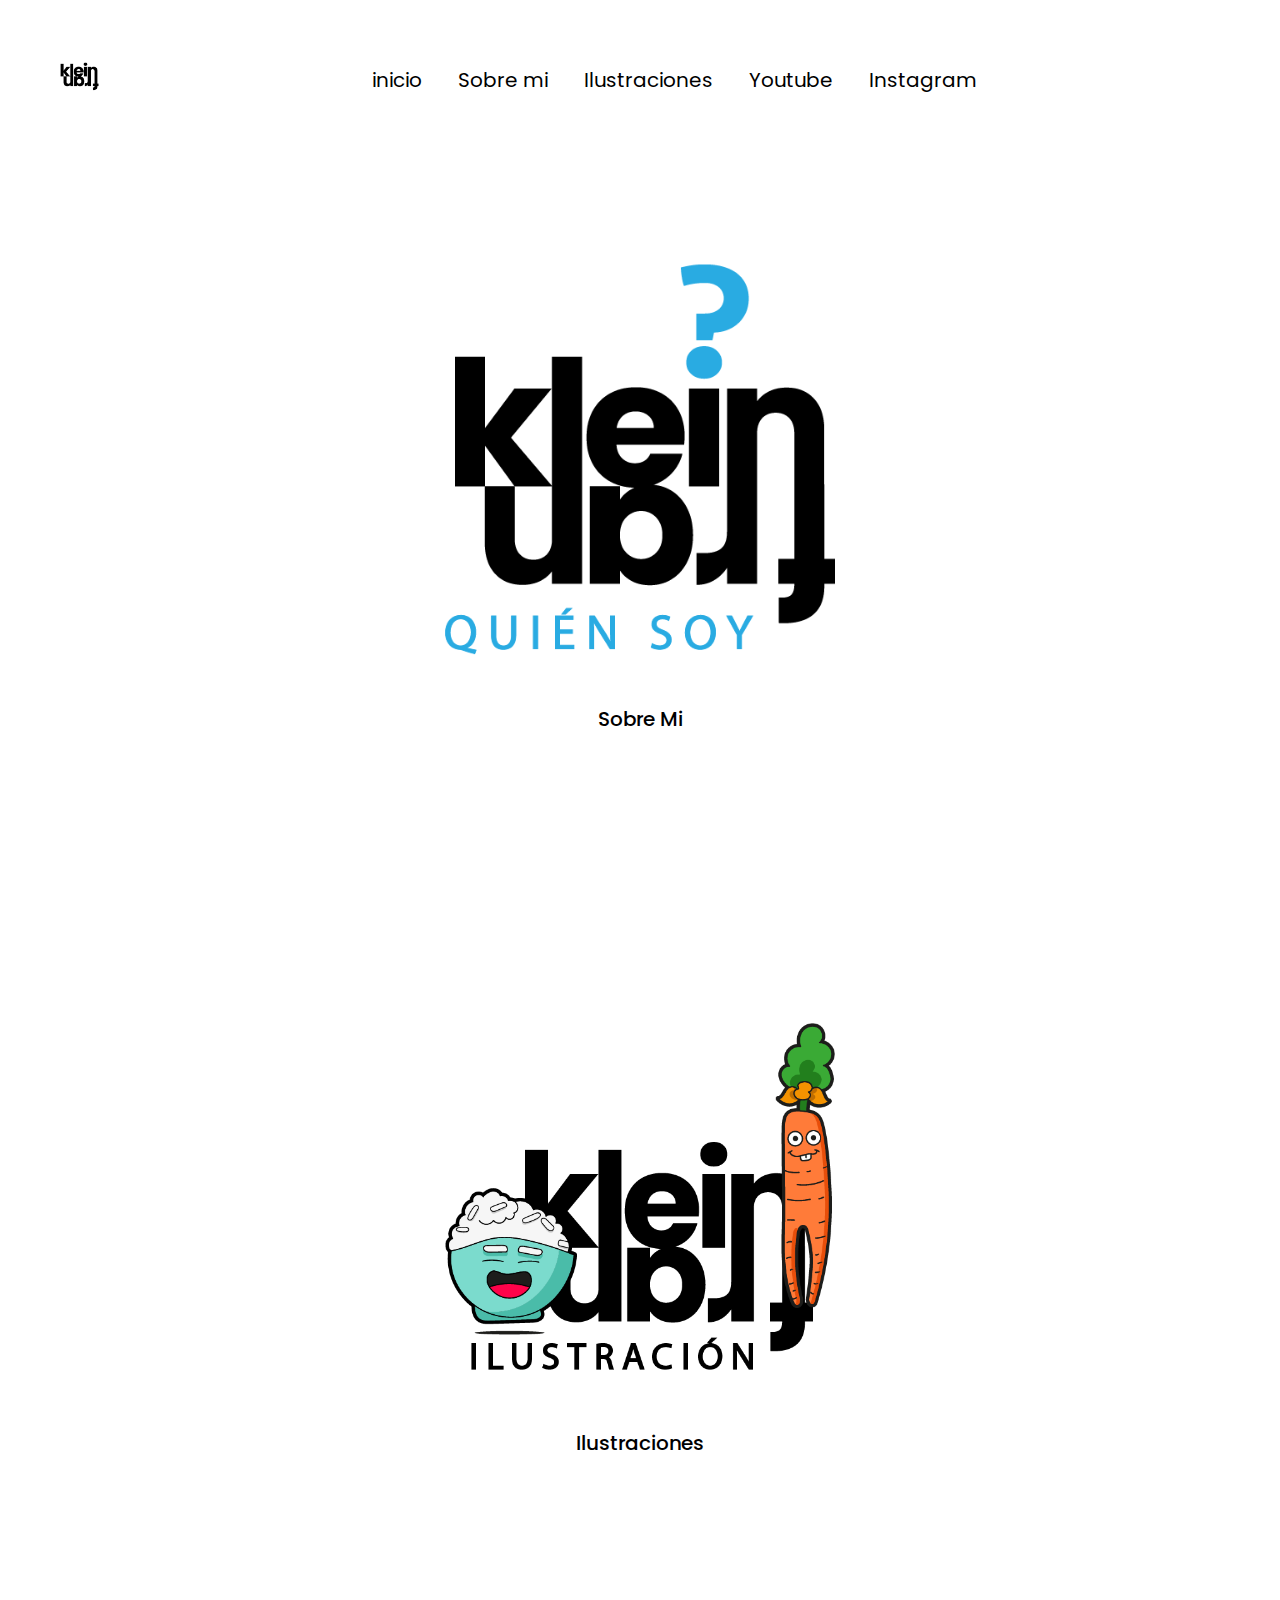
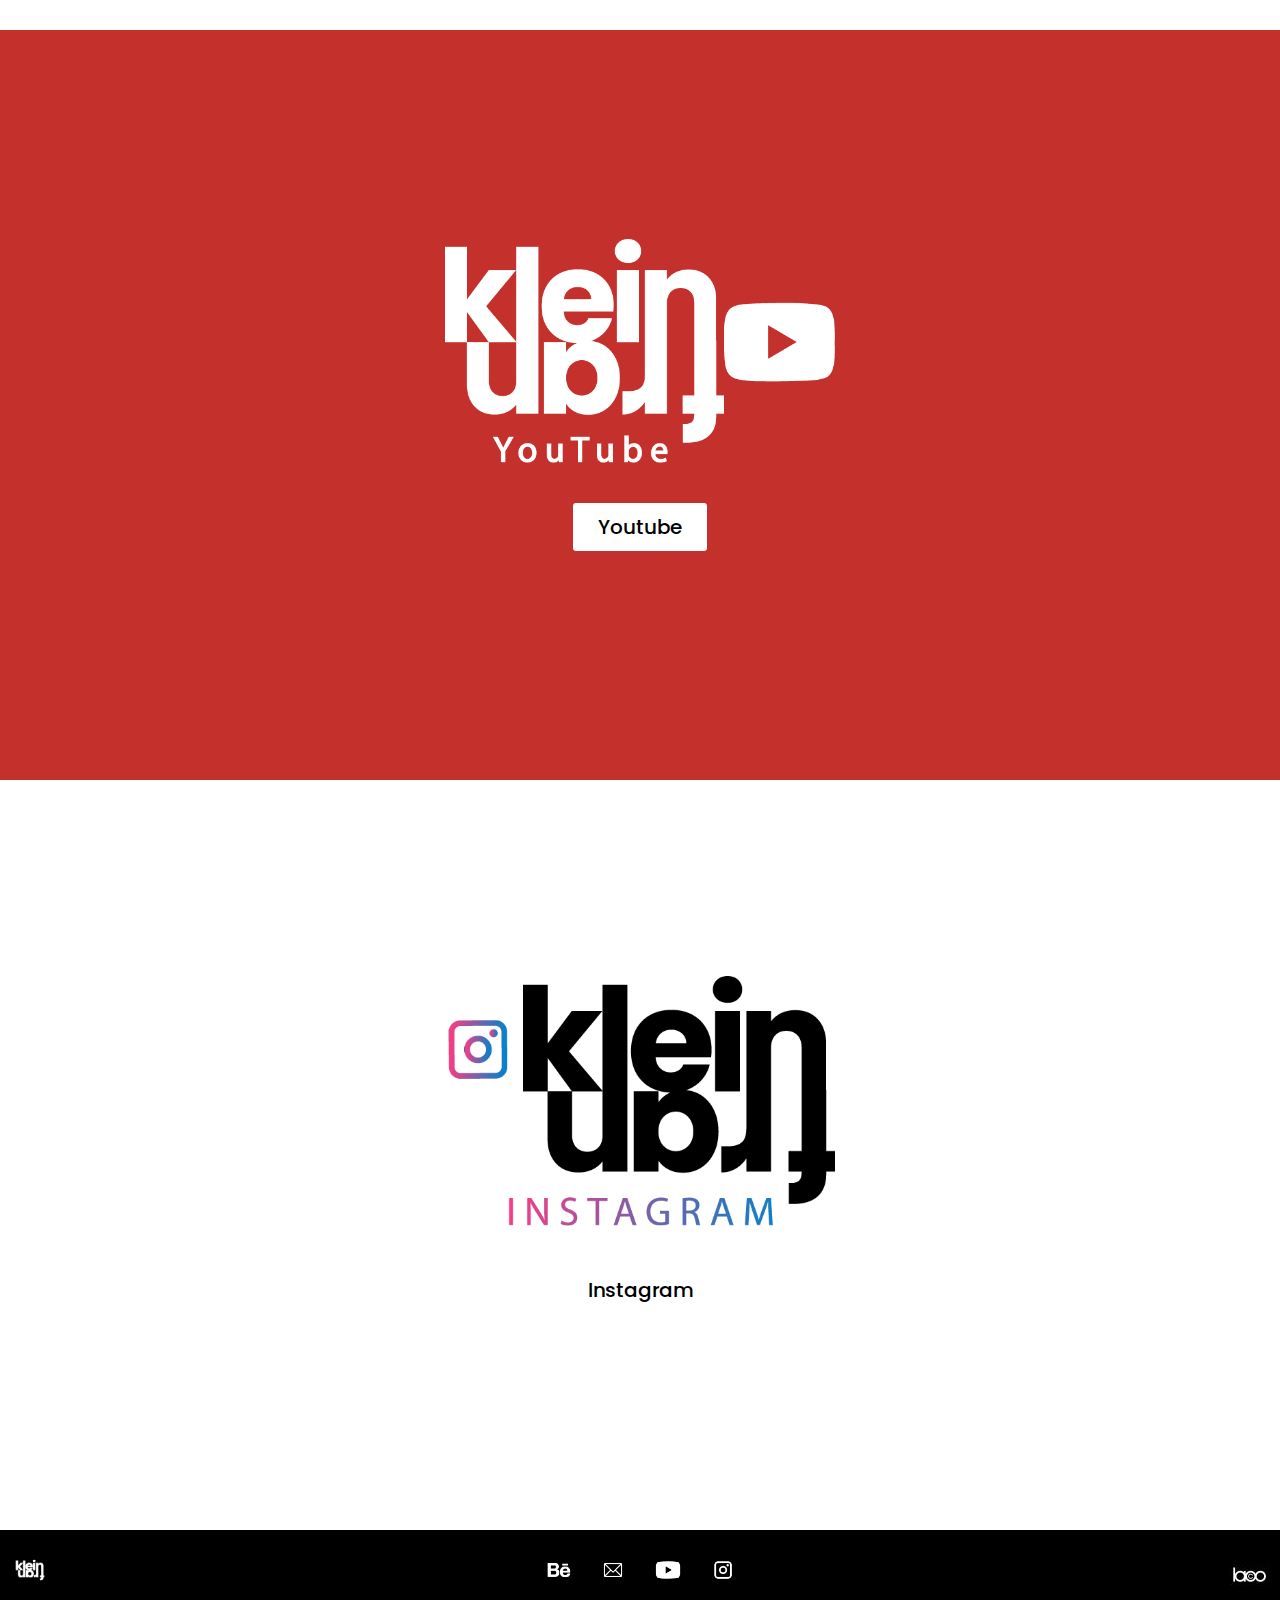
==== index.html @ b87511c5 "Versión inicial de mi proyecto" ====
<!DOCTYPE html> <!-- versión del documento de HTML5-->
<html lang="en">
<!-- inicio del documento (html)-->

<head>
    <!-- es la partee privada del documento-->
    <!-- Meta se le llama a todos los parámetros que le pasamos a la pagina-->
    <meta charset="UTF-8">
    <meta http-equiv="X-UA-Compatible" content="IE=edge">
    <meta name="viewport" content="width=device-width, initial-scale=1.0">
    <title>KleinFran</title> <!-- Es el nombre de la pestaña del navegador-->
    <link rel="icon" href="./img/logopage.PNG"> <!-- Agrego un icono en la pestaña-->
    <!--Linkeo la pagina de CSS para aplicar los estilos que voy definiendo-->
    <link rel="stylesheet" href="./css/styles.css">
    <!--link font-->
    <link rel="preconnect" href="https://fonts.googleapis.com">
    <link rel="preconnect" href="https://fonts.gstatic.com" crossorigin>
    <link href="https://fonts.googleapis.com/css2?family=Poppins:wght@200;700&display=swap" rel="stylesheet">

</head> <!-- Cierre de la parte privada-->

<body>
    <!--aca va todo lo visible de la página-->
    <header>
        <div>
            <a href="./index.html"> <img class="header-logo" src="./img/logopage.PNG" alt="Logo Fran"> </a>
        </div>
        <nav class="header-nav">
            <!--enmarco mi barra de navegación-->
            <ul class="header-nav-lista" id="menu">
                <li class="header-nav-link"><a href="./index.html">inicio</a></li>
                <li class="header-nav-link"><a href="./pages/sobremi.html">Sobre mi</a></li>
                <li class="header-nav-link"><a href="./pages/ilustraciones.html">Ilustraciones</a></li>
                <li class="header-nav-link"><a href="./pages/youtube.html">Youtube</a></li>
                <li class="header-nav-link"><a href="./pages/instagram.html">Instagram</a></li>
                <li class="header-nav-link header-nav-link-close"><a href="#"> <img class="header-img-close" src="./img/close-icon.png" alt="icono cierre"></a></li>
            </ul>
        </nav>
        <!-- Creo un divisor invisble-->
        <a href="#menu" class="header-menu">
            <img class="header-menu-logo" src="./img/menu.png"></img>
        </a>
    </header>
    <main>
        <!-- representa el contenido principal a mostrar-->
        <section class="seccion">
            <!--SOBRE MI-->
            <div class="seccion-div">
                <!--agrego imagen Logo-->
                <img class="seccion-logo" src="./img/1sobremi.png" alt="Logo sobre mi">
            </div>
            <div class="seccion-div">
                <div>
                <!--agrego boton de navegacion a la página-->
                <form method="get" action="./pages/sobremi.html">
                    <button class="seccion-boton" type="submit">Sobre Mi </button>
                </form>
            </div>

        </section>
        <section class="seccion">
            <!--ILUSTRACIONES-->
            <div class="seccion-div">
                <!--agrego imagen Logo-->
                <img class="seccion-logo" src="./img/3mascotas.png" alt="Logo ilustraciones">
            </div>
            <div class="seccion-div">
                <div>
                <!--agrego boton de navegacion a la página-->
                <form method="get" action="./pages/ilustraciones.html">
                    <button class="seccion-boton" type="submit">Ilustraciones</button>
                </form>
            </div>
        </section>
        <section class="seccion rojoyoutube">
            <!--YOUTUBE-->
            <div class="seccion-div">
                <!--agrego imagen Logo-->
                <img class="seccion-logo" src="./img/5youtube.png" alt="Logo Youtube">
            </div>
            <div class="seccion-div">
                <!--agrego boton de navegacion a la página-->
            <form method="get" action="./pages/youtube.html">
                <button class="seccion-boton" type="submit">Youtube</button>
            </form>
            <div>

        </section>
        <section class="seccion">
            <!--INSTAGRAM-->
            <div class="seccion-div">
                <!--agrego imagen Logo-->
                <img class="seccion-logo" src="./img/4instagram.png" alt="Logo Instagram">
            </div>
            <div class="seccion-div">
                <div>
                <!--agrego boton de navegacion a la página-->
                <form method="get" action="./pages/instagram.html">
                    <button class="seccion-boton" type="submit">Instagram</button>
                </form>
            </div>
        </section>
    </main>
    <footer class="footer">
        <div>
        <img class="footer-logofran" src="./img/kleinfran-footer.png" alt="Logo Fran">
        </div>
        <div>
            <ul class="footer-links">
                <li><a href="https://www.behance.net/kleinfran" target="blank">
                        <img src="./img/behance-logo.png" alt="logo behance">
                    </a></li>
                <li><a href="mailto:kleinfran@gmail.com" target="blank">
                        <img src="./img/correo-logo.png" alt="logo correo">
                    </a></li>
                <li><a href="https://www.youtube.com/c/FranKlein" target="blank">
                        <img src="./img/youtube-logo.png" alt="logo youtube" >
                    </a></li>
                <li><a href="https://www.instagram.com/kleinfrandraws/" target="blank">
                        <img src="./img/instagram-logo.png" alt="logo instagram" >
                    </a></li>
            </ul>
        </div>
        <div class="footer-firma">
            <a href="https://www.instagram.com/migue.laco/" target="blank"> <img class="footer-firma-imagen" src="./img/laco2.jpeg" alt="laco"></a>
        </div>
    </footer>
</body>

</html>
---- css/styles.css ----
@import url('https://fonts.googleapis.com/css2?family=Roboto:ital,wght@0,100;1,400;1,900&display=swap');
/*Aplico un formato a todos los hipervinculos dentro de una línea */
* {
    padding: 0;
    margin: 0;
    box-sizing: border-box; /* Modelo Caja */
    
}

body {
    font-family: 'Poppins';
    font-size: 20px;
    width: vw;
    height: vw;

}

main {
    width: 100%;
}

/*Aplico un formato a todo el contenido del header */
header {
    background-color: white;
    padding: 30px;
    margin-top: 30px;
    display: flex;
    flex-direction: row;
    justify-content: space-between;
    align-items: center;
    width: 100%;
}

.header-menu-logo {
    user-select: none; /*escondo mi item*/
    display: none;
}

.header-logo {
    cursor: pointer; /*cambia el puntero por una mano*/
    height: 30px;
    margin-top: 0px;
    margin-left: 30px;
}

.header-nav-lista {
    list-style: none; /*borro las viñetas*/
    display: flex;
    flex-direction: row;
    justify-content: center; /* Alineo los vinculos en el centro*/
    margin-left: 0px;
}

.header-nav-link {
    padding: 0px 10px ; 
    background-color: white;
    margin: 0px 2px;
    
} 
.header-nav-link a {
    padding: 0px 6px;
    font-family: 'Poppins', sans-serif;
    font-size: 20px;
    color: black;
    text-decoration: none; /*elimino el guion del vinculo*/
}

/*Inicio de una transicion, luego con :hover indico que atributo es el que cambia*/
.header-nav-link {
    transition: all 0.3s ease 0s;
    padding: 5px 10px;
}


/* Cambio el color de la letra y el fondo de la caja */
.header-nav-link a:hover {
    transition-duration: 0.5s;
    color: white;
    background-color: black;
    
}

.seccion {
    height: 750px;
    width: 100%;
    display: flex;
    flex-direction: column;
    justify-content: center;
    align-content: center;
    flex-wrap: nowrap;
    overflow: hidden;
    align-items: center;
    margin-bottom: 0px;
    
    
}


.seccion-logo {
    padding: 10px;
    width: 80%;
}

.seccion-boton {
    margin-top: 30px;
    margin-bottom: 30px;
    padding: 9px 25px;
    background-color: white;
    border-radius: 3px;
    cursor: pointer;
    transition: all 0,3s ease 0s;
    border: none;
    font-family: 'Poppins', sans-serif;
    font-weight: 500;
    font-size: 20px;
    }
.seccion-boton:hover {
    background-color: black;
    color: white;
    transition-duration: 1.3s;
}

.seccion-div {
    display: flex;
    flex-direction: column;
    align-items: center;
    width: 40%;
    
        
}


h1 {
    font-family: 'Poppins';
    font-size: 40px;
}

.rojoyoutube {
    background-color: #c4302b;
    width: 100%;
    }



.footer {
    margin: 0;
    width: 100%;
    display: flex;
    flex-direction: row;
    justify-content: space-between;
    align-items: center;
    padding: 20px 10px;
    background-color: black;
    
}

.footer-logofran {
    cursor: pointer; /*cambia el puntero por una mano*/
    height: 40px;
    }

.footer-links {
    list-style: none;
    }

.footer-links li {
    display: inline-block;
    padding: 0px 10px;
    opacity: 100%;
    transition: all 0,3s ease 0s;
    }
.footer-links li :hover{
opacity: 60%;
}

.footer-links li img {
    height: 30px;
}

.footer-firma {
    padding: 0;
    margin: 0;
    height: 20px;   
            
}
.footer-firma-imagen {
    padding: 0;
 

}

/*Agrego un SNAP al scroll de mi pagina

.snap-container {
    height: 100vh;
    overflow: auto;  
    scroll-snap-type: y mandatory;
}


.snap-section {
    scroll-snap-align: start;
    min-height: 60vh;
     }
*/

     
/* ++++SOBRE MI++++*/






.intro {
    display: flex;
    height: 700px;
    margin: 40px;
    padding: 60px;
    flex-direction: row;
    flex-wrap: nowrap;
    justify-content: center;
    align-items: center;
    overflow: hidden;
    
}

.intro-parrafo-titulo {
    display: flex;
    flex-direction: column;
    height: 421px;
    order: 2;
    width: 800px;
    margin-left: 50px;
}

.intro-parrafo {
    font-family: 'Poppins', sans-serif;
    font-size: 80%;
    margin-bottom: 10px;
    color: #c4302b;
    
}

.intro-titulo {
    font-family: 'Poppins', sans-serif;
    font-size: 2rem;
    margin-bottom: 20px;
}

.intro-img {
    height: 480px;
    width: auto;
    margin-top: 80px;
}

.intro-logo {
    width: 50px;
    margin-left: 10px;
}

.videosPropios {
    padding: 30px;
    display: grid;
    grid-template-columns: 100%;
    grid-template-rows: 315px 315px 315px;
    grid-template-areas: 
    "ele1"
    "ele2"
    "ele3";
    row-gap: 70px;
    margin-top: 100px;
    
}

.videosPropios-titulo {
    font-family: 'Poppins', sans-serif;
    font-size: 2rem;
}
.videosPropios-descripcion {
    font-family: 'Poppins', sans-serif;
    font-size: 1rem;
}

.videoPropio-articulo1 {
    grid-area: ele1;
    display: grid;
    grid-template-columns: 50% 50%;
    grid-template-rows: 315px;
    grid-template-areas: 
    "video1 texto1";
    
}
.videoPropio-articulo2 {
    grid-area: ele2;
    display: grid;
    grid-template-columns: 50% 50%;
    grid-template-rows: 315px;
    grid-template-areas: 
    "texto2 video2" 
}
.videoPropio-articulo3 {
    grid-area: ele3;
    display: grid;
    grid-template-columns: 50% 50%;
    grid-template-rows: 315px;
    grid-template-areas: 
    "video3 texto3" 
}

.videoPropio-texto1 {
    grid-area: texto1;
    margin-left: 20px;
    justify-self: left;
}
.videoPropio-articulo1 iframe {
    grid-area: video1;
    margin-right: 20px;
    justify-self: flex-end;
}
.videoPropio-articulo1 iframe:hover {
    transition-duration: 0.2s;
    transform: scale(110%);
}

.videoPropio-texto2 {
    grid-area: texto2;
    margin-right: 20px;
    justify-self: flex-end;
}
.videoPropio-articulo2 iframe {
    grid-area: video2;
    margin-left: 20px;
}
.videoPropio-articulo2 iframe:hover {
    transition-duration: 0.2s;
    transform: scale(110%);
}
.videoPropio-texto3 {
    grid-area: texto3;
    margin-left: 20px;
}
.videoPropio-articulo3 iframe {
    grid-area: video3;
    margin-right: 20px;
    justify-self: flex-end;
}
.videoPropio-articulo3 iframe:hover {
    transition-duration: 0.2s;
    transform: scale(110%);
}

/* ++++ILUSTRACIONES++++*/

/*Momentaneamente, creo esta galería animada, porque aún no explicaron como hacer la galería que quiero en el Balsamiq*/

.galeria {
    display: grid;
    grid-template-columns: repeat(auto-fit, minmax(350px, 1fr));
    width: 95%;
    margin: auto;
    grid-gap: 20px;
    padding: 40px 0;
}
.galeria img {
    width: 100%;
    height: 252px;
    vertical-align: top;
    object-fit: cover;
    box-shadow: 0 0 6px black;
    transition: transform 0.5s;

}

.galeria img:hover {
    transform: rotate(10deg) scale(1.3);
    }



    /* ++++YOUTUBE++++ */


    .youtube-intro {
        display: flex;
        height: 700px;
        margin: 40px;
        padding: 60px;
        flex-direction: row;
        flex-wrap: nowrap;
        justify-content: center;
        align-items: center;
        
    }
    
    .youtube-parrafo-titulo {
        display: flex;
        flex-direction: column;
        height: 421px;
        order: 2;
        width: 800px;
        margin-left: 50px;
    }
    
    .youtube-parrafo {
        font-family: 'Poppins', sans-serif;
        font-size: 1rem;
        margin-bottom: 10px;
        
    }
    
    .youtube-titulo {
        font-family: 'Poppins', sans-serif;
        font-size: 2rem;
        margin-bottom: 20px;
    }
    
    .youtube-promo {
        height: 480px;
        margin-top: 80px;
    }
    
    
    .youtube-videos {
        padding: 30px;
        display: grid;
        grid-template-columns: 100%;
        grid-template-rows: 315px 315px 315px;
        grid-template-areas: 
        "ele1"
        "ele2"
        "ele3";
        row-gap: 70px;
        margin-top: 100px;
    }
    
    .youtube-titulo {
        font-family: 'Poppins', sans-serif;
        font-size: 2rem;
    }
    .youtube-descripcion {
        font-family: 'Poppins', sans-serif;
        font-size: 1rem;
    }
    
    .youtube-articulo1 {
        grid-area: ele1;
        display: grid;
        grid-template-columns: 50% 50%;
        grid-template-rows: 315px;
        grid-template-areas: 
        "video1 texto1";
        
    }
    .youtube-articulo2 {
        grid-area: ele2;
        display: grid;
        grid-template-columns: 50% 50%;
        grid-template-rows: 315px;
        grid-template-areas: 
        "texto2 video2" 
    }
    .youtube-articulo3 {
        grid-area: ele3;
        display: grid;
        grid-template-columns: 50% 50%;
        grid-template-rows: 315px;
        grid-template-areas: 
        "video3 texto3" 
    }
    
    .youtube-texto1 {
        grid-area: texto1;
        margin-left: 20px;
        justify-self: left;
    }
    .youtube-articulo1 iframe {
        grid-area: video1;
        margin-right: 20px;
        justify-self: flex-end;
    }
    .youtube-articulo1 iframe:hover {
        transition-duration: 0.2s;
        transform: scale(110%);
    }
    
    .youtube-texto2 {
        grid-area: texto2;
        margin-right: 20px;
        justify-self: flex-end;
    }
    .youtube-articulo2 iframe {
        grid-area: video2;
        margin-left: 20px;
    }
    .youtube-articulo2 iframe:hover {
        transition-duration: 0.2s;
        transform: scale(110%);
    }
    .youtube-texto3 {
        grid-area: texto3;
        margin-left: 20px;
    }
    .youtube-articulo3 iframe {
        grid-area: video3;
        margin-right: 20px;
        justify-self: flex-end;
    }
    .youtube-articulo3 iframe:hover {
        transition-duration: 0.2s;
        transform: scale(110%);}



        /* ++++INSTAGRAM++++*/

/*Momentaneamente, creo esta galería animada, luego aplicaré una más compleja*/

.main-instagram {
    height: 1000px;
    margin-top: 60px;
}
.instagram-galeria {
    display: grid;
    grid-template-columns: repeat(auto-fit, minmax(350px, 1fr));
    width: 95%;
    margin: auto;
    grid-gap: 20px;
    padding: 40px 0;
}
.instagram-galeria iframe {
    vertical-align: top;
    object-fit: cover;
    box-shadow: 0 0 6px black;
    transition: transform 0.9s;

}

.instagram-galeria iframe:hover {
    transform: rotate(360deg) scale(1.5);
    }

.instagram-intro {
    display: flex;
}

.instagram-intro-nombre {
    font-family: 'Poppins', sans-serif;
    font-size: 2rem;
    margin-bottom: 10px;
    order: 2;
    align-self: center;
}

.instagram-intro-logo {
    height: 40px;
    order: -1;
    align-self: center;
    margin-right: 10px;

}

/* COMIENZO A TRABAJAR RESPONSIVE */

.header-nav-link-close {  /*Escondo el boton de cierre de menu celular*/
    display: none
}

@media screen and (max-width: 1024px) {

    
}



@media screen and (max-width: 768px) {
    header {
        flex-direction: column;
    }

    .header-nav-link a {
        font-size: 15px;
    }

    .header-nav-link {
        padding: 3px 1px;
    }

    .header-menu {
        display: none;
    }
    
    .seccion {
        height: 400px;
        margin: 0;
    }

    .seccion-div {
        width: 400px;
    }
/* RESPONSIVE "Sobre Mi" */

    .intro {
        padding: 0;
}

}

/* Es importante el orden de las medias querys para que se pisen */

@media screen and (max-width: 480px) {

    header {
        flex-direction: row; 
    }

    .header-logo {
        margin-left: 30px;
    }

    .header-nav-lista {
        display: none;
        padding-top: 50%;
        box-shadow: 0 0 6px black;
        
    }

    .header-menu {
        display: block;
        text-decoration: none;
        color: red;
        font-size: 35px;
    }

    .header-nav-link {
        display: flex;
        justify-content: center;
        background-color: transparent;
        margin-top: 20px;
    }

    .header-nav-link a {
        color: black;
    }

    .header-menu-logo {
        align-self: flex-end;
        display: block;
        width: 40px;
    }

    .seccion {
        height: auto;
    }

    .seccion-logo {
        width: 90%;
    }

    .seccion-div {
        margin-top: 20px;
        width: 90%;
    }

    .seccion-boton {
        font-size: 18px;
    }

    #menu {
        display: block;
        background-color: white ;
        width: 80%;
        height: 100vh;
        position: fixed;
        top: 0;
        right: -100%;
        z-index: 100;
        transition: right 2s;
        
    }

    #menu:target {
        right: 0%;
    }

    .header-img-close {
        width: 30px;
    }

    .footer {
        flex-direction: column;
        padding: 0;
        padding-bottom: 5px;
    }

/* Paso a trabajar pagina Sobre Mi */

    .intro {
        padding: 0;
    }
}
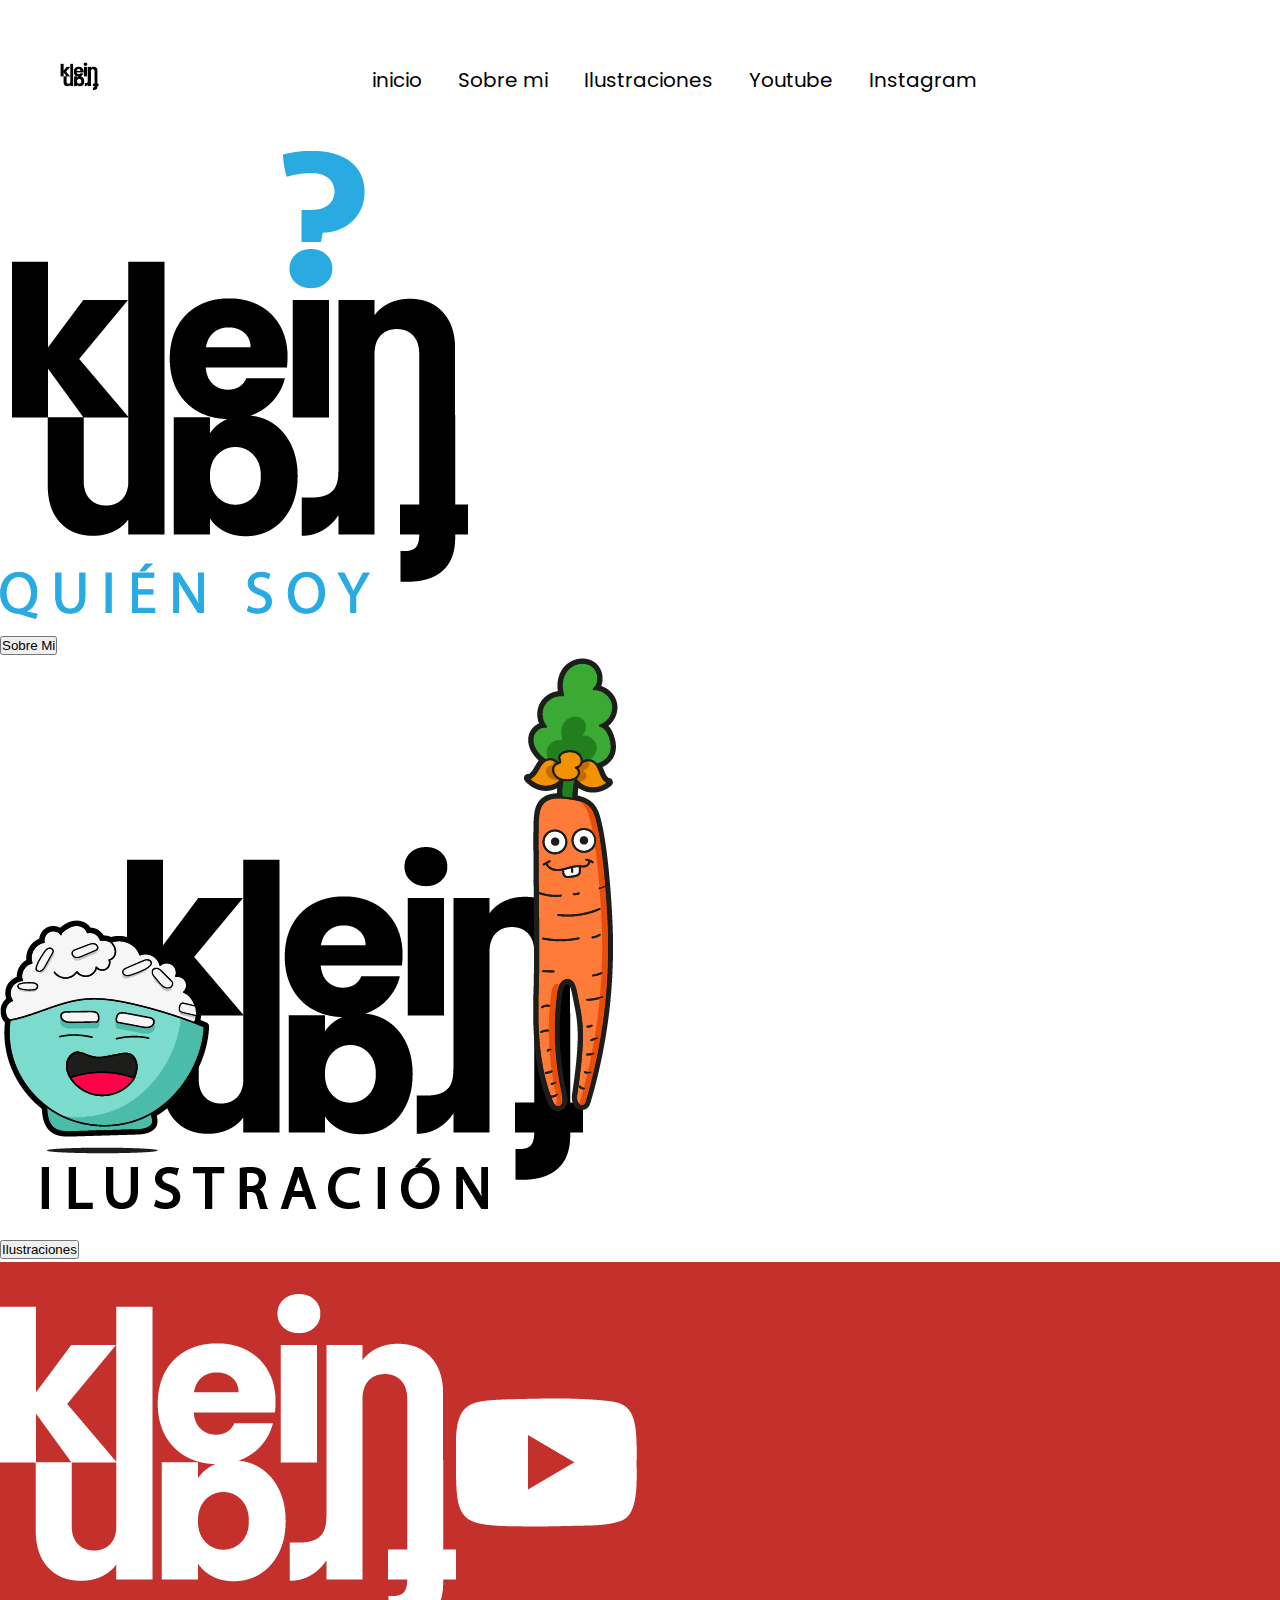
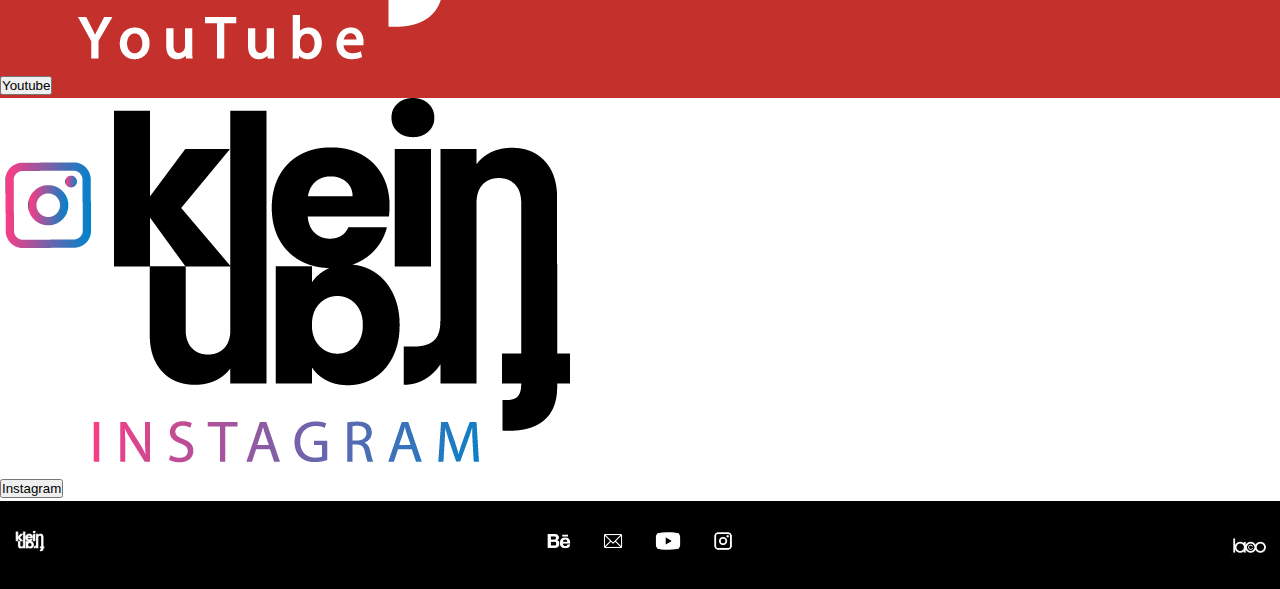
==== commit f6a0247b: "Aplico Bootstrap a todo mi proyecto" ====
--- a/index.html
+++ b/index.html
@@ -10,12 +10,15 @@
     <meta name="viewport" content="width=device-width, initial-scale=1.0">
     <title>KleinFran</title> <!-- Es el nombre de la pestaña del navegador-->
     <link rel="icon" href="./img/logopage.PNG"> <!-- Agrego un icono en la pestaña-->
+    <!-- Link Bootstrap CSS -->
+    <link href="https://cdn.jsdelivr.net/npm/bootstrap@5.1.3/dist/css/bootstrap.min.css" rel="stylesheet" integrity="sha384-1BmE4kWBq78iYhFldvKuhfTAU6auU8tT94WrHftjDbrCEXSU1oBoqyl2QvZ6jIW3" crossorigin="anonymous">
     <!--Linkeo la pagina de CSS para aplicar los estilos que voy definiendo-->
     <link rel="stylesheet" href="./css/styles.css">
     <!--link font-->
     <link rel="preconnect" href="https://fonts.googleapis.com">
     <link rel="preconnect" href="https://fonts.gstatic.com" crossorigin>
     <link href="https://fonts.googleapis.com/css2?family=Poppins:wght@200;700&display=swap" rel="stylesheet">
+    
 
 </head> <!-- Cierre de la parte privada-->
 
@@ -41,62 +44,58 @@
             <img class="header-menu-logo" src="./img/menu.png"></img>
         </a>
     </header>
-    <main>
-        <!-- representa el contenido principal a mostrar-->
-        <section class="seccion">
-            <!--SOBRE MI-->
-            <div class="seccion-div">
+    <main class=".container-fluid my-2 text-center">
+        <!-- representa el contenido principal a mostrar seccion-->
+        <section class="row justify-content-center p-3"> 
+            <!--SOBRE MI seccion-div-->
+            <div class="col-12 col-md-12">
                 <!--agrego imagen Logo-->
-                <img class="seccion-logo" src="./img/1sobremi.png" alt="Logo sobre mi">
+                <img class="img-fluid" src="./img/1sobremi.png" alt="Logo sobre mi">
             </div>
-            <div class="seccion-div">
-                <div>
-                <!--agrego boton de navegacion a la página-->
+            <div class="col-12 col-md-12 my-5">
+                <!--agrego boton de navegacion a la página (Modificado con Bootstrap)-->
                 <form method="get" action="./pages/sobremi.html">
-                    <button class="seccion-boton" type="submit">Sobre Mi </button>
-                </form>
-            </div>
-
-        </section>
-        <section class="seccion">
-            <!--ILUSTRACIONES-->
-            <div class="seccion-div">
-                <!--agrego imagen Logo-->
-                <img class="seccion-logo" src="./img/3mascotas.png" alt="Logo ilustraciones">
-            </div>
-            <div class="seccion-div">
-                <div>
-                <!--agrego boton de navegacion a la página-->
-                <form method="get" action="./pages/ilustraciones.html">
-                    <button class="seccion-boton" type="submit">Ilustraciones</button>
+                    <button class="btn btn-outline-dark" type="submit">Sobre Mi </button>
                 </form>
             </div>
         </section>
-        <section class="seccion rojoyoutube">
+        <section class="row justify-content-center p-3">
+            <!--ILUSTRACIONES-->
+            <div class="col-12 col-md-12">
+                <!--agrego imagen Logo-->
+                <img class="img-fluid" src="./img/3mascotas.png" alt="Logo ilustraciones">
+            </div>
+            <div class="col-12 col-md-12 my-5">
+                <!--agrego boton de navegacion a la página (Modificado con Bootstrap)-->
+                <form method="get" action="./pages/ilustraciones.html">
+                    <button class="seccion-boton btn btn-outline-dark" type="submit">Ilustraciones</button>
+                </form>
+            </div>
+        </section>
+        <section class="row justify-content-center rojoyoutube p-3">
             <!--YOUTUBE-->
-            <div class="seccion-div">
+            <div class="col-12 col-md-12">
                 <!--agrego imagen Logo-->
-                <img class="seccion-logo" src="./img/5youtube.png" alt="Logo Youtube">
+                <img class="img-fluid" src="./img/5youtube.png" alt="Logo Youtube">
             </div>
-            <div class="seccion-div">
-                <!--agrego boton de navegacion a la página-->
+            <div class="col-12 col-md-12 my-5">
+                <!--agrego boton de navegacion a la página (Modificado con Bootstrap)-->
             <form method="get" action="./pages/youtube.html">
-                <button class="seccion-boton" type="submit">Youtube</button>
+                <button class="btn btn-outline-light" type="submit">Youtube</button>
             </form>
             <div>
 
         </section>
-        <section class="seccion">
+        <section class="row justify-content-center p-3">
             <!--INSTAGRAM-->
-            <div class="seccion-div">
+            <div class="col-12 col-md-12">
                 <!--agrego imagen Logo-->
-                <img class="seccion-logo" src="./img/4instagram.png" alt="Logo Instagram">
+                <img class="img-fluid" src="./img/4instagram.png" alt="Logo Instagram">
             </div>
-            <div class="seccion-div">
-                <div>
-                <!--agrego boton de navegacion a la página-->
+            <div class="ol-12 col-md-12 my-5">
+                <!--agrego boton de navegacion a la página (Modificado con Bootstrap)-->
                 <form method="get" action="./pages/instagram.html">
-                    <button class="seccion-boton" type="submit">Instagram</button>
+                    <button class="seccion-boton btn btn-outline-dark" type="submit">Instagram</button>
                 </form>
             </div>
         </section>
@@ -125,6 +124,8 @@
             <a href="https://www.instagram.com/migue.laco/" target="blank"> <img class="footer-firma-imagen" src="./img/laco2.jpeg" alt="laco"></a>
         </div>
     </footer>
+    <!-- Link Bootstrap JavaScript -->
+    <script src="https://cdn.jsdelivr.net/npm/bootstrap@5.1.3/dist/js/bootstrap.bundle.min.js" integrity="sha384-ka7Sk0Gln4gmtz2MlQnikT1wXgYsOg+OMhuP+IlRH9sENBO0LRn5q+8nbTov4+1p" crossorigin="anonymous"></script>
 </body>
 
 </html>--- a/css/styles.css
+++ b/css/styles.css
@@ -1,10 +1,12 @@
 @import url('https://fonts.googleapis.com/css2?family=Roboto:ital,wght@0,100;1,400;1,900&display=swap');
+
 /*Aplico un formato a todos los hipervinculos dentro de una línea */
 * {
     padding: 0;
     margin: 0;
-    box-sizing: border-box; /* Modelo Caja */
-    
+    box-sizing: border-box;
+    /* Modelo Caja */
+
 }
 
 body {
@@ -15,9 +17,7 @@
 
 }
 
-main {
-    width: 100%;
-}
+
 
 /*Aplico un formato a todo el contenido del header */
 header {
@@ -32,37 +32,43 @@
 }
 
 .header-menu-logo {
-    user-select: none; /*escondo mi item*/
+    user-select: none;
+    /*escondo mi item*/
     display: none;
 }
 
 .header-logo {
-    cursor: pointer; /*cambia el puntero por una mano*/
+    cursor: pointer;
+    /*cambia el puntero por una mano*/
     height: 30px;
     margin-top: 0px;
     margin-left: 30px;
 }
 
 .header-nav-lista {
-    list-style: none; /*borro las viñetas*/
+    list-style: none;
+    /*borro las viñetas*/
     display: flex;
     flex-direction: row;
-    justify-content: center; /* Alineo los vinculos en el centro*/
+    justify-content: center;
+    /* Alineo los vinculos en el centro*/
     margin-left: 0px;
 }
 
 .header-nav-link {
-    padding: 0px 10px ; 
+    padding: 0px 10px;
     background-color: white;
     margin: 0px 2px;
-    
-} 
+
+}
+
 .header-nav-link a {
     padding: 0px 6px;
     font-family: 'Poppins', sans-serif;
     font-size: 20px;
     color: black;
-    text-decoration: none; /*elimino el guion del vinculo*/
+    text-decoration: none;
+    /*elimino el guion del vinculo*/
 }
 
 /*Inicio de una transicion, luego con :hover indico que atributo es el que cambia*/
@@ -77,70 +83,13 @@
     transition-duration: 0.5s;
     color: white;
     background-color: black;
-    
-}
-
-.seccion {
-    height: 750px;
-    width: 100%;
-    display: flex;
-    flex-direction: column;
-    justify-content: center;
-    align-content: center;
-    flex-wrap: nowrap;
-    overflow: hidden;
-    align-items: center;
-    margin-bottom: 0px;
-    
-    
-}
-
-
-.seccion-logo {
-    padding: 10px;
-    width: 80%;
-}
-
-.seccion-boton {
-    margin-top: 30px;
-    margin-bottom: 30px;
-    padding: 9px 25px;
-    background-color: white;
-    border-radius: 3px;
-    cursor: pointer;
-    transition: all 0,3s ease 0s;
-    border: none;
-    font-family: 'Poppins', sans-serif;
-    font-weight: 500;
-    font-size: 20px;
-    }
-.seccion-boton:hover {
-    background-color: black;
-    color: white;
-    transition-duration: 1.3s;
-}
-
-.seccion-div {
-    display: flex;
-    flex-direction: column;
-    align-items: center;
-    width: 40%;
-    
-        
-}
-
-
-h1 {
-    font-family: 'Poppins';
-    font-size: 40px;
+
 }
 
 .rojoyoutube {
     background-color: #c4302b;
-    width: 100%;
-    }
-
-
+    padding-top: 2rem;
+}
 
 .footer {
     margin: 0;
@@ -151,26 +100,28 @@
     align-items: center;
     padding: 20px 10px;
     background-color: black;
-    
+
 }
 
 .footer-logofran {
-    cursor: pointer; /*cambia el puntero por una mano*/
+    cursor: pointer;
+    /*cambia el puntero por una mano*/
     height: 40px;
-    }
+}
 
 .footer-links {
     list-style: none;
-    }
+}
 
 .footer-links li {
     display: inline-block;
     padding: 0px 10px;
     opacity: 100%;
-    transition: all 0,3s ease 0s;
-    }
-.footer-links li :hover{
-opacity: 60%;
+    transition: all 0, 3s ease 0s;
+}
+
+.footer-links li :hover {
+    opacity: 60%;
 }
 
 .footer-links li img {
@@ -180,171 +131,68 @@
 .footer-firma {
     padding: 0;
     margin: 0;
-    height: 20px;   
-            
-}
+    height: 20px;
+
+}
+
 .footer-firma-imagen {
     padding: 0;
- 
-
-}
-
-/*Agrego un SNAP al scroll de mi pagina
-
-.snap-container {
-    height: 100vh;
-    overflow: auto;  
-    scroll-snap-type: y mandatory;
-}
-
-
-.snap-section {
-    scroll-snap-align: start;
-    min-height: 60vh;
-     }
-*/
-
-     
+}
+
 /* ++++SOBRE MI++++*/
 
 
-
-
-
-
 .intro {
     display: flex;
-    height: 700px;
-    margin: 40px;
-    padding: 60px;
+    max-height: 700px;
+    margin-top: 5rem;
+    padding: 20px;
     flex-direction: row;
     flex-wrap: nowrap;
     justify-content: center;
     align-items: center;
-    overflow: hidden;
-    
 }
 
 .intro-parrafo-titulo {
     display: flex;
     flex-direction: column;
-    height: 421px;
+    height: 100%;
     order: 2;
-    width: 800px;
-    margin-left: 50px;
+    width: 100%;
 }
 
 .intro-parrafo {
     font-family: 'Poppins', sans-serif;
-    font-size: 80%;
+    font-size: 1.2vw;
     margin-bottom: 10px;
-    color: #c4302b;
-    
 }
 
 .intro-titulo {
     font-family: 'Poppins', sans-serif;
-    font-size: 2rem;
-    margin-bottom: 20px;
+    font-size: 3vw;
+    margin-bottom: 3rem;
+    font-weight: bold;
 }
 
 .intro-img {
-    height: 480px;
-    width: auto;
-    margin-top: 80px;
+    max-height: 100%;
+    width: 100%;
 }
 
 .intro-logo {
-    width: 50px;
-    margin-left: 10px;
-}
-
-.videosPropios {
-    padding: 30px;
-    display: grid;
-    grid-template-columns: 100%;
-    grid-template-rows: 315px 315px 315px;
-    grid-template-areas: 
-    "ele1"
-    "ele2"
-    "ele3";
-    row-gap: 70px;
-    margin-top: 100px;
-    
-}
-
-.videosPropios-titulo {
-    font-family: 'Poppins', sans-serif;
-    font-size: 2rem;
-}
-.videosPropios-descripcion {
-    font-family: 'Poppins', sans-serif;
-    font-size: 1rem;
-}
-
-.videoPropio-articulo1 {
-    grid-area: ele1;
-    display: grid;
-    grid-template-columns: 50% 50%;
-    grid-template-rows: 315px;
-    grid-template-areas: 
-    "video1 texto1";
-    
-}
-.videoPropio-articulo2 {
-    grid-area: ele2;
-    display: grid;
-    grid-template-columns: 50% 50%;
-    grid-template-rows: 315px;
-    grid-template-areas: 
-    "texto2 video2" 
-}
-.videoPropio-articulo3 {
-    grid-area: ele3;
-    display: grid;
-    grid-template-columns: 50% 50%;
-    grid-template-rows: 315px;
-    grid-template-areas: 
-    "video3 texto3" 
-}
-
-.videoPropio-texto1 {
-    grid-area: texto1;
-    margin-left: 20px;
-    justify-self: left;
-}
-.videoPropio-articulo1 iframe {
-    grid-area: video1;
-    margin-right: 20px;
-    justify-self: flex-end;
-}
+    width: 3rem;
+}
+
 .videoPropio-articulo1 iframe:hover {
     transition-duration: 0.2s;
     transform: scale(110%);
 }
 
-.videoPropio-texto2 {
-    grid-area: texto2;
-    margin-right: 20px;
-    justify-self: flex-end;
-}
-.videoPropio-articulo2 iframe {
-    grid-area: video2;
-    margin-left: 20px;
-}
 .videoPropio-articulo2 iframe:hover {
     transition-duration: 0.2s;
     transform: scale(110%);
 }
-.videoPropio-texto3 {
-    grid-area: texto3;
-    margin-left: 20px;
-}
-.videoPropio-articulo3 iframe {
-    grid-area: video3;
-    margin-right: 20px;
-    justify-self: flex-end;
-}
+
 .videoPropio-articulo3 iframe:hover {
     transition-duration: 0.2s;
     transform: scale(110%);
@@ -352,202 +200,59 @@
 
 /* ++++ILUSTRACIONES++++*/
 
-/*Momentaneamente, creo esta galería animada, porque aún no explicaron como hacer la galería que quiero en el Balsamiq*/
-
-.galeria {
-    display: grid;
-    grid-template-columns: repeat(auto-fit, minmax(350px, 1fr));
-    width: 95%;
-    margin: auto;
-    grid-gap: 20px;
-    padding: 40px 0;
-}
-.galeria img {
-    width: 100%;
-    height: 252px;
-    vertical-align: top;
+/*Finalmente, aplico la galería que tenía planificada en Balsamiq desde Bootstrap*/
+
+
+.carousel-item img {
+    box-shadow: 0 0 6px black;
     object-fit: cover;
-    box-shadow: 0 0 6px black;
-    transition: transform 0.5s;
-
-}
-
-.galeria img:hover {
-    transform: rotate(10deg) scale(1.3);
-    }
-
-
-
-    /* ++++YOUTUBE++++ */
-
-
-    .youtube-intro {
-        display: flex;
-        height: 700px;
-        margin: 40px;
-        padding: 60px;
-        flex-direction: row;
-        flex-wrap: nowrap;
-        justify-content: center;
-        align-items: center;
-        
-    }
-    
-    .youtube-parrafo-titulo {
-        display: flex;
-        flex-direction: column;
-        height: 421px;
-        order: 2;
-        width: 800px;
-        margin-left: 50px;
-    }
-    
-    .youtube-parrafo {
-        font-family: 'Poppins', sans-serif;
-        font-size: 1rem;
-        margin-bottom: 10px;
-        
-    }
-    
-    .youtube-titulo {
-        font-family: 'Poppins', sans-serif;
-        font-size: 2rem;
-        margin-bottom: 20px;
-    }
-    
-    .youtube-promo {
-        height: 480px;
-        margin-top: 80px;
-    }
-    
-    
-    .youtube-videos {
-        padding: 30px;
-        display: grid;
-        grid-template-columns: 100%;
-        grid-template-rows: 315px 315px 315px;
-        grid-template-areas: 
-        "ele1"
-        "ele2"
-        "ele3";
-        row-gap: 70px;
-        margin-top: 100px;
-    }
-    
-    .youtube-titulo {
-        font-family: 'Poppins', sans-serif;
-        font-size: 2rem;
-    }
-    .youtube-descripcion {
-        font-family: 'Poppins', sans-serif;
-        font-size: 1rem;
-    }
-    
-    .youtube-articulo1 {
-        grid-area: ele1;
-        display: grid;
-        grid-template-columns: 50% 50%;
-        grid-template-rows: 315px;
-        grid-template-areas: 
-        "video1 texto1";
-        
-    }
-    .youtube-articulo2 {
-        grid-area: ele2;
-        display: grid;
-        grid-template-columns: 50% 50%;
-        grid-template-rows: 315px;
-        grid-template-areas: 
-        "texto2 video2" 
-    }
-    .youtube-articulo3 {
-        grid-area: ele3;
-        display: grid;
-        grid-template-columns: 50% 50%;
-        grid-template-rows: 315px;
-        grid-template-areas: 
-        "video3 texto3" 
-    }
-    
-    .youtube-texto1 {
-        grid-area: texto1;
-        margin-left: 20px;
-        justify-self: left;
-    }
-    .youtube-articulo1 iframe {
-        grid-area: video1;
-        margin-right: 20px;
-        justify-self: flex-end;
-    }
-    .youtube-articulo1 iframe:hover {
-        transition-duration: 0.2s;
-        transform: scale(110%);
-    }
-    
-    .youtube-texto2 {
-        grid-area: texto2;
-        margin-right: 20px;
-        justify-self: flex-end;
-    }
-    .youtube-articulo2 iframe {
-        grid-area: video2;
-        margin-left: 20px;
-    }
-    .youtube-articulo2 iframe:hover {
-        transition-duration: 0.2s;
-        transform: scale(110%);
-    }
-    .youtube-texto3 {
-        grid-area: texto3;
-        margin-left: 20px;
-    }
-    .youtube-articulo3 iframe {
-        grid-area: video3;
-        margin-right: 20px;
-        justify-self: flex-end;
-    }
-    .youtube-articulo3 iframe:hover {
-        transition-duration: 0.2s;
-        transform: scale(110%);}
-
-
-
-        /* ++++INSTAGRAM++++*/
-
-/*Momentaneamente, creo esta galería animada, luego aplicaré una más compleja*/
-
-.main-instagram {
-    height: 1000px;
-    margin-top: 60px;
-}
-.instagram-galeria {
-    display: grid;
-    grid-template-columns: repeat(auto-fit, minmax(350px, 1fr));
-    width: 95%;
-    margin: auto;
-    grid-gap: 20px;
-    padding: 40px 0;
-}
+    height: 45vw;
+}
+.zapallo img {
+    object-fit: contain;
+}
+
+
+/* ++++YOUTUBE++++ */
+
+.youtube-articulo1 iframe:hover {
+    transition-duration: 0.2s;
+    transform: scale(110%);
+}
+
+.youtube-articulo2 iframe:hover {
+    transition-duration: 0.2s;
+    transform: scale(110%);
+}
+
+.youtube-articulo3 iframe:hover {
+    transition-duration: 0.2s;
+    transform: scale(110%);
+}
+
+
+
+/* ++++INSTAGRAM++++*/
+
+
 .instagram-galeria iframe {
-    vertical-align: top;
-    object-fit: cover;
+    object-fit: contain;
     box-shadow: 0 0 6px black;
     transition: transform 0.9s;
-
 }
 
 .instagram-galeria iframe:hover {
     transform: rotate(360deg) scale(1.5);
-    }
+}
 
 .instagram-intro {
     display: flex;
-}
-
+    margin-left: 1rem;
+}
+*/
 .instagram-intro-nombre {
     font-family: 'Poppins', sans-serif;
     font-size: 2rem;
-    margin-bottom: 10px;
     order: 2;
     align-self: center;
 }
@@ -558,20 +263,31 @@
     align-self: center;
     margin-right: 10px;
 
-}
+} 
 
 /* COMIENZO A TRABAJAR RESPONSIVE */
 
-.header-nav-link-close {  /*Escondo el boton de cierre de menu celular*/
+.header-nav-link-close {
+    /*Escondo el boton de cierre de menu celular*/
     display: none
 }
 
 @media screen and (max-width: 1024px) {
 
-    
-}
-
-
+    .intro-img {
+        max-height: 500px;
+        width: 100%;
+        padding: 1rem;
+    }
+
+    .intro-titulo {
+        margin-bottom: 0;
+    }
+
+    .videosPropios iframe {
+        max-width: 90%;
+    }
+}
 
 @media screen and (max-width: 768px) {
     header {
@@ -589,21 +305,55 @@
     .header-menu {
         display: none;
     }
-    
-    .seccion {
-        height: 400px;
-        margin: 0;
-    }
-
-    .seccion-div {
-        width: 400px;
-    }
-/* RESPONSIVE "Sobre Mi" */
+
+
+
+    /* RESPONSIVE "Sobre Mi" 768*/
 
     .intro {
         padding: 0;
-}
-
+    }
+
+    .intro-img {
+        max-width: 20rem;
+        padding: 1rem;
+    }
+
+    .intro-logo {
+        width: 2rem;
+    }
+    
+    .videoPropio-texto2 {
+        order: 1!important;
+    }
+
+    /*RESPONSIVE "Ilustraciones" 768*/
+
+    .galeria {
+        display: grid;
+        grid-template-columns: repeat(auto-fit, minmax(15rem, 1fr));
+    }
+
+    .galeria img:hover {
+        transform: rotate(5deg) scale(1.2);
+    }
+
+    /*RESPONSIVE "Youtube" 768*/
+
+    .youtube {
+        order: 1!important;
+    }
+
+    .youtube-texto2 {
+        order: 1!important;
+    }
+
+
+    /*RESPONSIVE "Instagram" 768*/
+
+    .instagram-galeria iframe:hover {
+        transform: rotate(360deg) scale(1.2);
+    }
 }
 
 /* Es importante el orden de las medias querys para que se pisen */
@@ -611,7 +361,7 @@
 @media screen and (max-width: 480px) {
 
     header {
-        flex-direction: row; 
+        flex-direction: row;
     }
 
     .header-logo {
@@ -622,7 +372,7 @@
         display: none;
         padding-top: 50%;
         box-shadow: 0 0 6px black;
-        
+
     }
 
     .header-menu {
@@ -649,34 +399,16 @@
         width: 40px;
     }
 
-    .seccion {
-        height: auto;
-    }
-
-    .seccion-logo {
-        width: 90%;
-    }
-
-    .seccion-div {
-        margin-top: 20px;
-        width: 90%;
-    }
-
-    .seccion-boton {
-        font-size: 18px;
-    }
-
     #menu {
         display: block;
-        background-color: white ;
+        background-color: white;
         width: 80%;
-        height: 100vh;
+        height: 100%;
         position: fixed;
         top: 0;
         right: -100%;
         z-index: 100;
         transition: right 2s;
-        
     }
 
     #menu:target {
@@ -693,9 +425,62 @@
         padding-bottom: 5px;
     }
 
-/* Paso a trabajar pagina Sobre Mi */
+    /* RESPONSIVE "Sobre Mi" 480*/
 
     .intro {
         padding: 0;
+        flex-direction: column;
+    }
+
+    .intro-parrafo {
+        font-size: 2.5vw;
+        padding: 1rem;
+    }
+
+    .intro-parrafo-titulo {
+        align-items: center;
+    }
+
+    .intro-logo {
+        width: 1.5rem;
+        align-self: flex-start;
+        margin-left: 1rem;
+    }
+
+    /*RESPONSIVE "Ilustraciones" 480*/
+
+    .galeria {
+        grid-template-columns: repeat(auto-fit, minmax(12rem, 1fr));
+        margin: 2.6rem;
+    }
+
+    .galeria img:hover {
+        transform: scale(1.1);
+    }
+
+    /*RESPONSIVE "Youtube" 480*/
+
+
+    .youtube-descripcion {
+        font-size: 0.8rem;
+    }
+    .youtube-articulo1 iframe:hover {
+        transform: none;
+    }
+    .youtube-articulo2 iframe:hover {
+        transform: none;
+    }
+    .youtube-articulo3 iframe:hover {
+        transform: none;
+    } */
+
+    /*RESPONSIVE "Instagram" 480*/
+
+    .instagram-galeria {
+        grid-template-columns: repeat(auto-fit, minmax(15rem, 1fr));
+    }
+
+    .instagram-galeria iframe:hover {
+        transform: rotate(360deg) scale(1.1);
     }
 }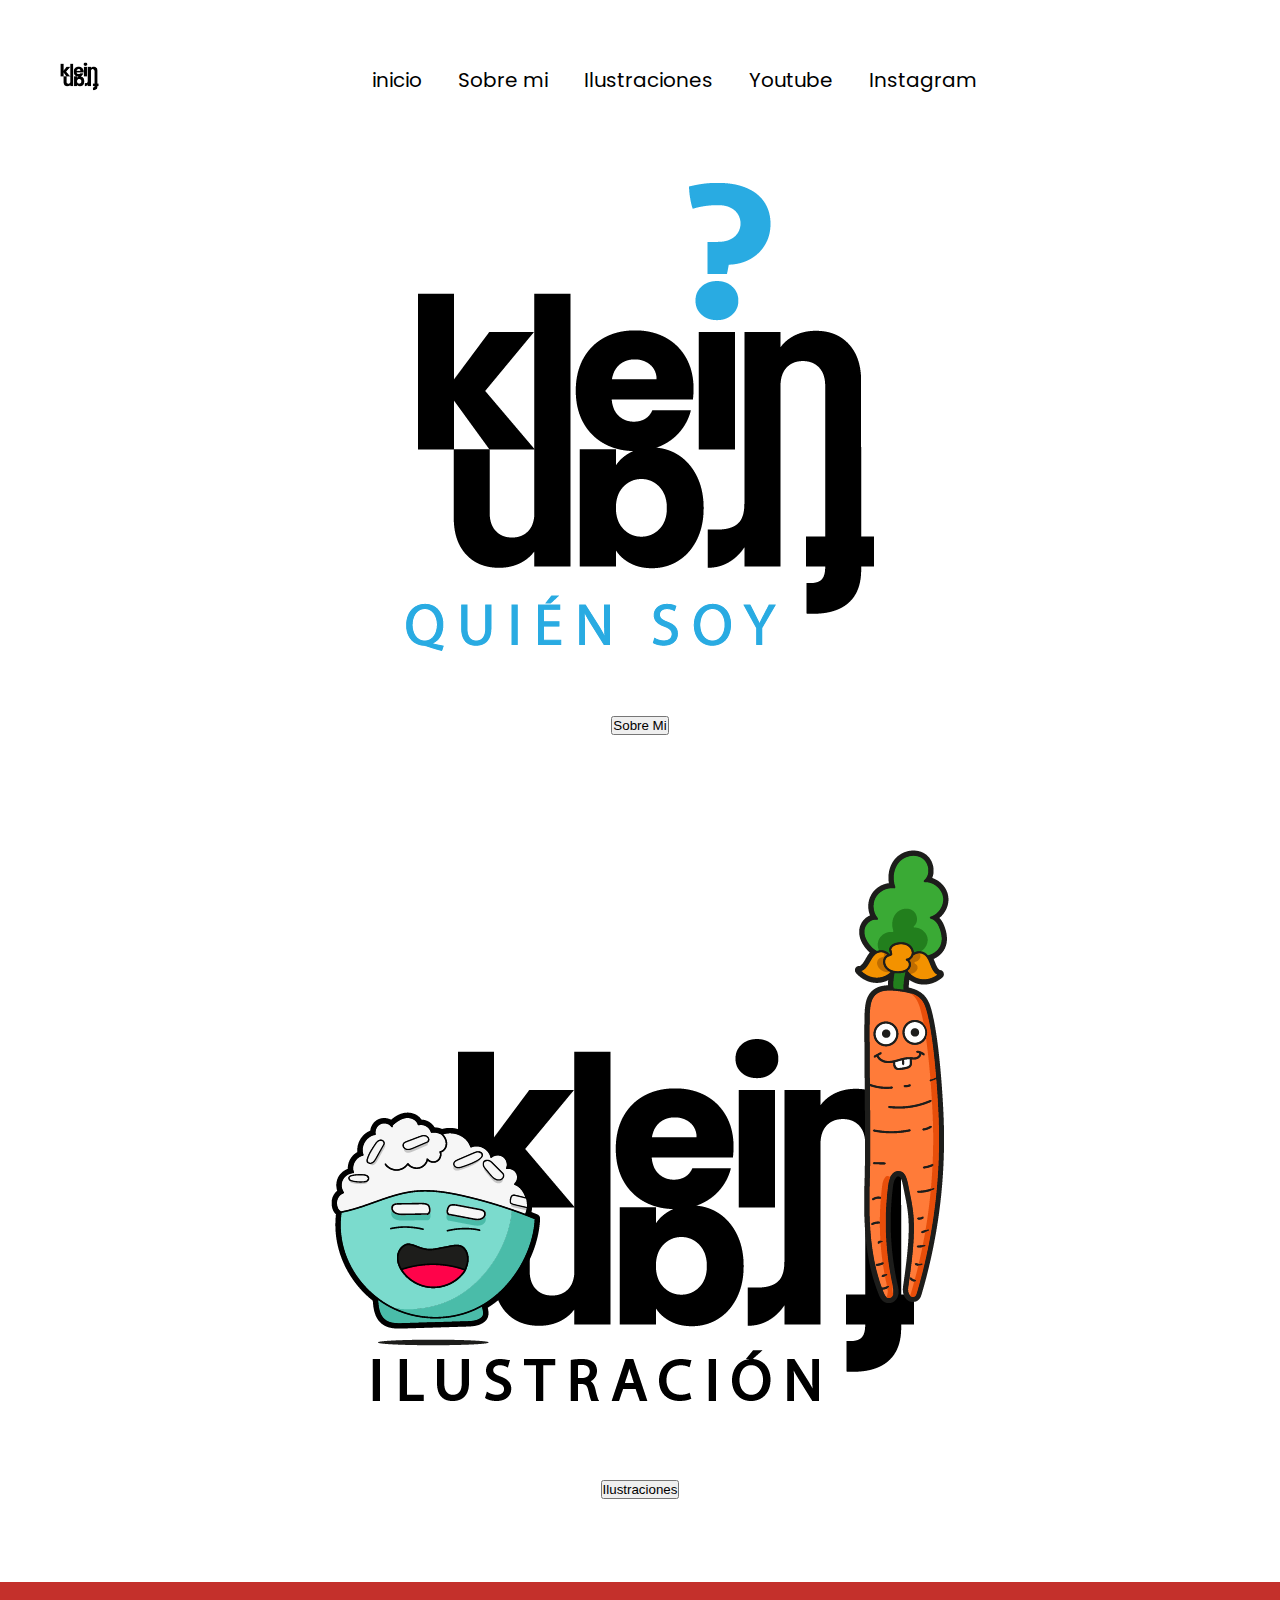
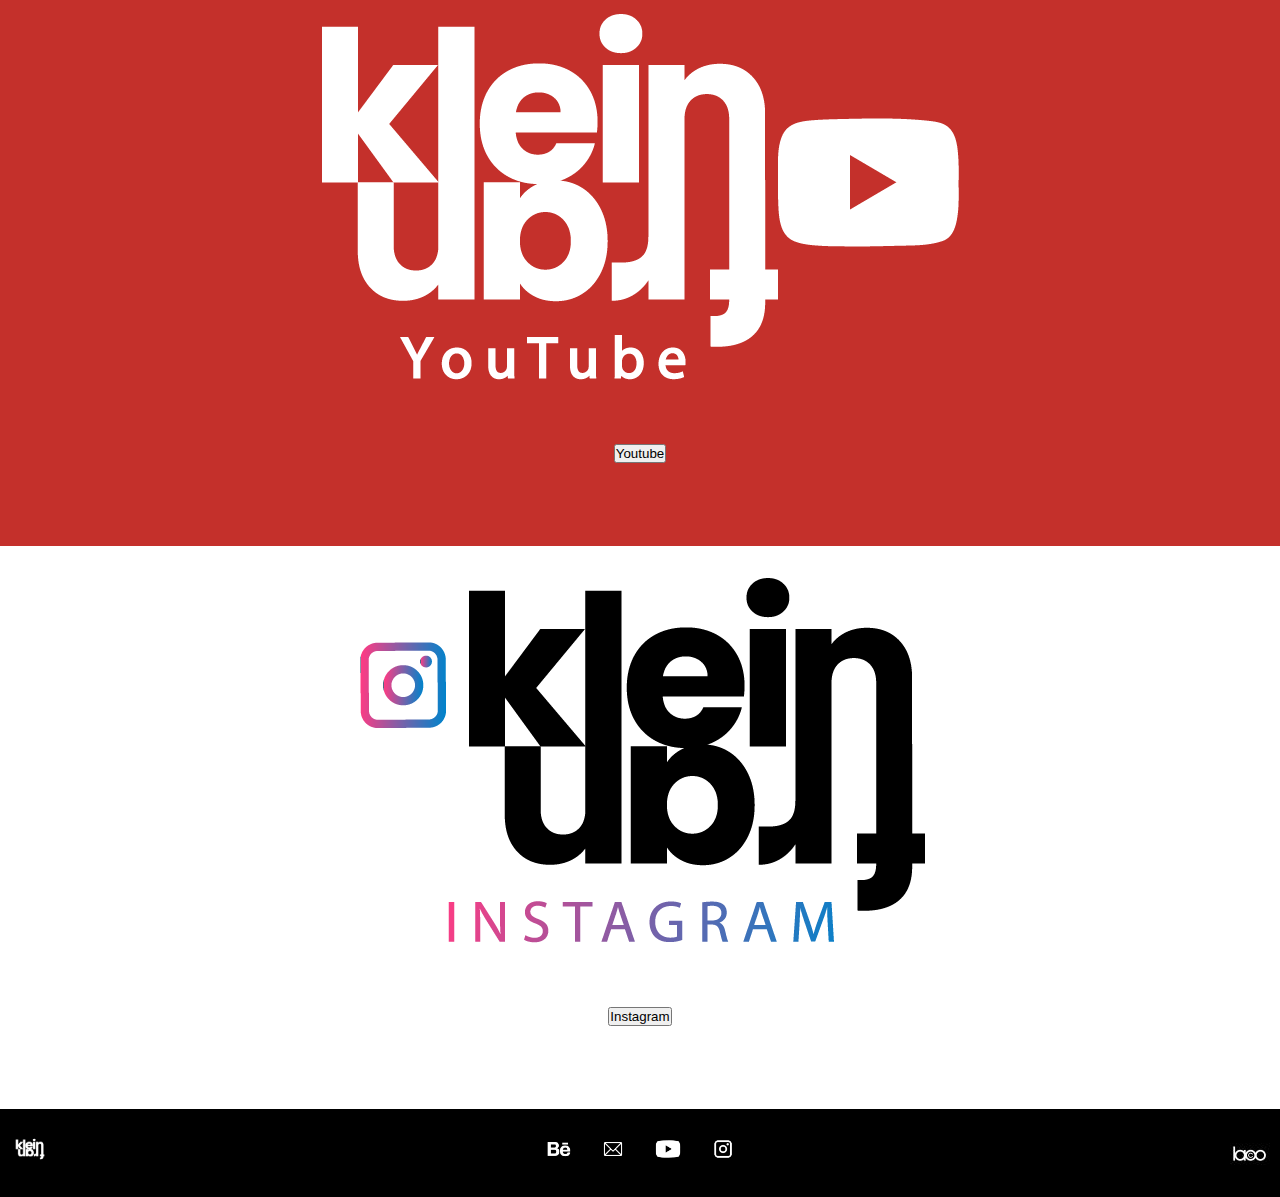
==== commit f20e77c5: "Aplico SASS a mi proyecto y revierto gran parte de Bootstrap" ====
--- a/index.html
+++ b/index.html
@@ -44,41 +44,41 @@
             <img class="header-menu-logo" src="./img/menu.png"></img>
         </a>
     </header>
-    <main class=".container-fluid my-2 text-center">
+    <main class=".container-fluid">
         <!-- representa el contenido principal a mostrar seccion-->
-        <section class="row justify-content-center p-3"> 
-            <!--SOBRE MI seccion-div-->
+        <section class="row seccion"> 
+            <!--SOBRE MI-->
             <div class="col-12 col-md-12">
                 <!--agrego imagen Logo-->
                 <img class="img-fluid" src="./img/1sobremi.png" alt="Logo sobre mi">
             </div>
-            <div class="col-12 col-md-12 my-5">
+            <div class="col-12 col-md-12 seccion-div">
                 <!--agrego boton de navegacion a la página (Modificado con Bootstrap)-->
                 <form method="get" action="./pages/sobremi.html">
                     <button class="btn btn-outline-dark" type="submit">Sobre Mi </button>
                 </form>
             </div>
         </section>
-        <section class="row justify-content-center p-3">
+        <section class="row seccion">
             <!--ILUSTRACIONES-->
             <div class="col-12 col-md-12">
                 <!--agrego imagen Logo-->
                 <img class="img-fluid" src="./img/3mascotas.png" alt="Logo ilustraciones">
             </div>
-            <div class="col-12 col-md-12 my-5">
+            <div class="col-12 col-md-12 seccion-div">
                 <!--agrego boton de navegacion a la página (Modificado con Bootstrap)-->
                 <form method="get" action="./pages/ilustraciones.html">
                     <button class="seccion-boton btn btn-outline-dark" type="submit">Ilustraciones</button>
                 </form>
             </div>
         </section>
-        <section class="row justify-content-center rojoyoutube p-3">
+        <section class="row seccion rojoyoutube">
             <!--YOUTUBE-->
             <div class="col-12 col-md-12">
                 <!--agrego imagen Logo-->
                 <img class="img-fluid" src="./img/5youtube.png" alt="Logo Youtube">
             </div>
-            <div class="col-12 col-md-12 my-5">
+            <div class="col-12 col-md-12 seccion-div">
                 <!--agrego boton de navegacion a la página (Modificado con Bootstrap)-->
             <form method="get" action="./pages/youtube.html">
                 <button class="btn btn-outline-light" type="submit">Youtube</button>
@@ -86,13 +86,13 @@
             <div>
 
         </section>
-        <section class="row justify-content-center p-3">
+        <section class="row seccion">
             <!--INSTAGRAM-->
             <div class="col-12 col-md-12">
                 <!--agrego imagen Logo-->
                 <img class="img-fluid" src="./img/4instagram.png" alt="Logo Instagram">
             </div>
-            <div class="ol-12 col-md-12 my-5">
+            <div class="col-12 col-md-12 seccion-div">
                 <!--agrego boton de navegacion a la página (Modificado con Bootstrap)-->
                 <form method="get" action="./pages/instagram.html">
                     <button class="seccion-boton btn btn-outline-dark" type="submit">Instagram</button>
--- a/css/styles.css
+++ b/css/styles.css
@@ -1,486 +1,541 @@
-@import url('https://fonts.googleapis.com/css2?family=Roboto:ital,wght@0,100;1,400;1,900&display=swap');
-
-/*Aplico un formato a todos los hipervinculos dentro de una línea */
-* {
-    padding: 0;
-    margin: 0;
-    box-sizing: border-box;
-    /* Modelo Caja */
-
-}
-
-body {
-    font-family: 'Poppins';
-    font-size: 20px;
-    width: vw;
-    height: vw;
-
-}
-
-
-
+@charset "UTF-8";
+/*Defino una variable para la fuente principal de la pagina*/
+@import url("https://fonts.googleapis.com/css2?family=Roboto:ital,wght@0,100;1,400;1,900&display=swap");
 /*Aplico un formato a todo el contenido del header */
 header {
+  background-color: white;
+  padding: 30px;
+  margin-top: 30px;
+  display: flex;
+  flex-direction: row;
+  justify-content: space-between;
+  align-items: center;
+  width: 100%;
+}
+
+.header-menu-logo {
+  user-select: none;
+  /*escondo mi item*/
+  display: none;
+}
+
+.header-logo {
+  cursor: pointer;
+  /*cambia el puntero por una mano*/
+  height: 30px;
+  margin-top: 0px;
+  margin-left: 30px;
+}
+
+.header-nav-lista {
+  list-style: none;
+  /*borro las viñetas*/
+  display: flex;
+  flex-direction: row;
+  justify-content: center;
+  /* Alineo los vinculos en el centro*/
+  margin-left: 0px;
+}
+
+.header-nav-link {
+  background-color: white;
+  margin: 0px 2px;
+  padding: 5px 10px;
+}
+
+.header-nav-link a {
+  padding: 0px 6px;
+  font-family: "Poppins", sans-serif;
+  font-size: 20px;
+  color: black;
+  text-decoration: none;
+  transition: all 0.3s ease 0s;
+  /*elimino el guion del vinculo*/
+  /* Cambio el color de la letra y el fondo de la caja */
+}
+
+.header-nav-link a:hover {
+  transition-duration: 0.5s;
+  color: white;
+  background-color: black;
+}
+
+.header-nav-link-close {
+  /*Escondo el boton de cierre de menu celular*/
+  display: none;
+}
+
+.footer {
+  margin: 0;
+  width: 100%;
+  display: flex;
+  flex-direction: row;
+  justify-content: space-between;
+  align-items: center;
+  padding: 20px 10px;
+  background-color: black;
+}
+
+.footer-logofran {
+  cursor: pointer;
+  /*cambia el puntero por una mano*/
+  height: 40px;
+}
+
+.footer-links {
+  list-style: none;
+}
+
+.footer-links li {
+  display: inline-block;
+  padding: 0px 10px;
+  opacity: 100%;
+  transition: all 0, 3s ease 0s;
+}
+
+.footer-links li:hover {
+  opacity: 60%;
+}
+
+.footer-links li img {
+  height: 30px;
+}
+
+.footer-firma {
+  padding: 0;
+  margin: 0;
+  height: 20px;
+}
+
+.footer-firma-imagen {
+  padding: 0;
+}
+
+.seccion {
+  justify-content: center;
+  padding: 2rem;
+  text-align: center;
+}
+
+.seccion-div {
+  margin: 3rem 0 3rem 0;
+}
+
+/* ++++SOBRE MI++++*/
+.intro {
+  display: flex;
+  max-height: 700px;
+  margin-top: 5rem;
+  padding: 20px;
+  flex-direction: row;
+  flex-wrap: nowrap;
+  justify-content: center;
+  align-items: center;
+}
+
+.intro-parrafo {
+  font-family: "Poppins", sans-serif;
+  font-size: 1.2vw;
+  margin-bottom: 10px;
+}
+
+.intro-parrafo-titulo {
+  display: flex;
+  flex-direction: column;
+  height: 100%;
+  order: 2;
+  width: 100%;
+}
+
+.intro-titulo {
+  font-family: "Poppins", sans-serif;
+  font-size: 3vw;
+  margin-bottom: 3rem;
+  font-weight: bold;
+}
+
+.intro-imagen {
+  padding: 3rem;
+}
+
+.intro-imagen img {
+  max-height: 100%;
+  width: 100%;
+}
+
+.intro-logo {
+  width: 3rem;
+}
+
+.videoPropio {
+  margin-top: 5 rem;
+  margin-bottom: 5rem;
+}
+
+.videoPropio-articulo1 {
+  justify-content: center;
+  margin-top: 5rem;
+  margin-bottom: 5rem;
+}
+
+.videoPropio-articulo1 iframe:hover {
+  transition-duration: 0.2s;
+  transform: scale(110%);
+}
+
+.videoPropio-articulo1 div {
+  text-align: center;
+}
+
+.videoPropio-articulo1 h2 {
+  font-weight: bold;
+}
+
+.videoPropio-articulo2 {
+  justify-content: center;
+  margin-top: 5rem;
+  margin-bottom: 5rem;
+}
+
+.videoPropio-articulo2 iframe:hover {
+  transition-duration: 0.2s;
+  transform: scale(110%);
+}
+
+.videoPropio-articulo2 div {
+  text-align: center;
+}
+
+.videoPropio-articulo2 h2 {
+  font-weight: bold;
+}
+
+.videoPropio-articulo3 {
+  justify-content: center;
+  margin-top: 5rem;
+  margin-bottom: 5rem;
+}
+
+.videoPropio-articulo3 iframe:hover {
+  transition-duration: 0.2s;
+  transform: scale(110%);
+}
+
+.videoPropio-articulo3 div {
+  text-align: center;
+}
+
+.videoPropio-articulo3 h2 {
+  font-weight: bold;
+}
+
+/* ++++ILUSTRACIONES++++*/
+/*Finalmente, aplico la galería que tenía planificada en Balsamiq desde Bootstrap*/
+.carousel-item img {
+  box-shadow: 0 0 6px black;
+  object-fit: cover;
+  height: 45vw;
+}
+
+.zapallo img {
+  object-fit: contain;
+}
+
+.galeria {
+  height: 90vw;
+}
+
+/* ++++YOUTUBE++++ */
+.youtube {
+  margin-top: 2rem;
+}
+
+.youtube div {
+  justify-content: center;
+}
+
+.youtube h1 {
+  font-weight: bold;
+  text-align: center;
+}
+
+.youtube p {
+  text-align: center;
+}
+
+.youtube-articulo1 {
+  justify-content: center;
+  text-align: center;
+  margin-top: 5rem;
+}
+
+.youtube-articulo1 h4 {
+  text-align: center;
+  font-weight: bold;
+}
+
+.youtube-articulo1 p {
+  text-align: center;
+}
+
+.youtube-articulo2 {
+  justify-content: center;
+  text-align: center;
+  margin-top: 5rem;
+}
+
+.youtube-articulo2 h4 {
+  text-align: center;
+  font-weight: bold;
+}
+
+.youtube-articulo2 p {
+  text-align: center;
+}
+
+.youtube-articulo3 {
+  justify-content: center;
+  text-align: center;
+  margin-top: 5rem;
+  margin-bottom: 2rem;
+}
+
+.youtube-articulo3 h4 {
+  text-align: center;
+  font-weight: bold;
+}
+
+.youtube-articulo3 p {
+  text-align: center;
+}
+
+.youtube-articulo1 iframe:hover {
+  transition-duration: 0.2s;
+  transform: scale(110%);
+}
+
+.youtube-articulo2 iframe:hover {
+  transition-duration: 0.2s;
+  transform: scale(110%);
+}
+
+.youtube-articulo3 iframe:hover {
+  transition-duration: 0.2s;
+  transform: scale(110%);
+}
+
+/* ++++INSTAGRAM++++*/
+.instagram {
+  margin-top: 2rem;
+}
+
+.instagram-intro {
+  display: flex;
+  margin-left: 3rem;
+  margin-bottom: 3rem;
+}
+
+.instagram-intro-nombre {
+  font-family: "Poppins", sans-serif;
+  font-size: 2rem;
+  font-weight: bold;
+  order: 2;
+  align-self: center;
+}
+
+.instagram-intro-logo {
+  height: 40px;
+  order: -1;
+  align-self: center;
+  margin-right: 10px;
+}
+
+.instagram-galeria div {
+  margin-top: 5rem;
+  margin-bottom: 5rem;
+}
+
+.instagram-galeria iframe {
+  object-fit: cover;
+  box-shadow: 0 0 6px black;
+  transition: transform 0.9s;
+}
+
+.instagram-galeria iframe:hover {
+  transform: rotate(360deg) scale(1.1);
+}
+
+.instagram section div {
+  text-align: center;
+  font-weight: bold;
+}
+
+* {
+  padding: 0;
+  margin: 0;
+  box-sizing: border-box;
+}
+
+body {
+  font-family: "Poppins", sans-serif;
+  font-size: 20px;
+  width: vw;
+  height: vw;
+}
+
+.rojoyoutube {
+  background-color: #c4302b;
+  padding-top: 2rem;
+}
+
+/* Es importante el orden de las medias querys para que se pisen */
+@media screen and (max-width: 1024px) {
+  .intro-img {
+    max-height: 500px;
+    width: 100%;
+    padding: 1rem;
+  }
+  .intro-titulo {
+    margin-bottom: 0;
+  }
+  .videosPropios iframe {
+    max-width: 90%;
+  }
+}
+
+@media screen and (max-width: 768px) {
+  header {
+    flex-direction: column;
+  }
+  .header-nav-link {
+    padding: 3px 1px;
+  }
+  .header-nav-link a {
+    font-size: 15px;
+  }
+  .header-menu {
+    display: none;
+  }
+  /* RESPONSIVE "Sobre Mi" 768*/
+  .intro {
+    padding: 0;
+  }
+  .intro-img {
+    max-width: 20rem;
+    padding: 1rem;
+  }
+  .intro-logo {
+    width: 2rem;
+  }
+  .videoPropio-texto2 {
+    order: 1 !important;
+  }
+  /*RESPONSIVE "Youtube" 768*/
+  .youtube {
+    text-align: center;
+  }
+  .youtube-texto2 {
+    order: 1 !important;
+  }
+  .youtube-texto {
+    order: 1 !important;
+  }
+  /*RESPONSIVE "Instagram" 768*/
+  .instagram-galeria iframe:hover {
+    transform: rotate(0) scale(1.1);
+  }
+}
+
+@media screen and (max-width: 480px) {
+  header {
+    flex-direction: row;
+  }
+  .header-logo {
+    margin-left: 30px;
+  }
+  .header-nav-lista {
+    display: none;
+    padding-top: 50%;
+    box-shadow: 0 0 6px black;
+  }
+  .header-menu {
+    display: block;
+    text-decoration: none;
+    color: red;
+    font-size: 35px;
+  }
+  .header-menu-logo {
+    align-self: flex-end;
+    display: block;
+    width: 40px;
+  }
+  .header-nav-link {
+    display: flex;
+    justify-content: center;
+    background-color: transparent;
+    margin-top: 20px;
+  }
+  .header-nav-link a {
+    color: black;
+  }
+  #menu {
+    display: block;
     background-color: white;
-    padding: 30px;
-    margin-top: 30px;
-    display: flex;
-    flex-direction: row;
-    justify-content: space-between;
+    width: 80%;
+    height: 100%;
+    position: fixed;
+    top: 0;
+    right: -100%;
+    z-index: 100;
+    transition: right 2s;
+  }
+  #menu:target {
+    right: 0%;
+  }
+  .header-img-close {
+    width: 30px;
+  }
+  .footer {
+    flex-direction: column;
+    padding: 0;
+    padding-bottom: 5px;
+  }
+  .footer-firma-imagen {
+    vertical-align: super;
+  }
+  /* RESPONSIVE "Sobre Mi" 480*/
+  .intro {
+    padding: 0;
+    flex-direction: column;
+  }
+  .intro-parrafo {
+    font-size: 2.5vw;
+    padding: 1rem;
+  }
+  .intro-parrafo-titulo {
     align-items: center;
-    width: 100%;
-}
-
-.header-menu-logo {
-    user-select: none;
-    /*escondo mi item*/
-    display: none;
-}
-
-.header-logo {
-    cursor: pointer;
-    /*cambia el puntero por una mano*/
-    height: 30px;
-    margin-top: 0px;
-    margin-left: 30px;
-}
-
-.header-nav-lista {
-    list-style: none;
-    /*borro las viñetas*/
-    display: flex;
-    flex-direction: row;
-    justify-content: center;
-    /* Alineo los vinculos en el centro*/
-    margin-left: 0px;
-}
-
-.header-nav-link {
-    padding: 0px 10px;
-    background-color: white;
-    margin: 0px 2px;
-
-}
-
-.header-nav-link a {
-    padding: 0px 6px;
-    font-family: 'Poppins', sans-serif;
-    font-size: 20px;
-    color: black;
-    text-decoration: none;
-    /*elimino el guion del vinculo*/
-}
-
-/*Inicio de una transicion, luego con :hover indico que atributo es el que cambia*/
-.header-nav-link {
-    transition: all 0.3s ease 0s;
-    padding: 5px 10px;
-}
-
-
-/* Cambio el color de la letra y el fondo de la caja */
-.header-nav-link a:hover {
-    transition-duration: 0.5s;
-    color: white;
-    background-color: black;
-
-}
-
-.rojoyoutube {
-    background-color: #c4302b;
-    padding-top: 2rem;
-}
-
-.footer {
-    margin: 0;
-    width: 100%;
-    display: flex;
-    flex-direction: row;
-    justify-content: space-between;
-    align-items: center;
-    padding: 20px 10px;
-    background-color: black;
-
-}
-
-.footer-logofran {
-    cursor: pointer;
-    /*cambia el puntero por una mano*/
-    height: 40px;
-}
-
-.footer-links {
-    list-style: none;
-}
-
-.footer-links li {
-    display: inline-block;
-    padding: 0px 10px;
-    opacity: 100%;
-    transition: all 0, 3s ease 0s;
-}
-
-.footer-links li :hover {
-    opacity: 60%;
-}
-
-.footer-links li img {
-    height: 30px;
-}
-
-.footer-firma {
-    padding: 0;
-    margin: 0;
-    height: 20px;
-
-}
-
-.footer-firma-imagen {
-    padding: 0;
-}
-
-/* ++++SOBRE MI++++*/
-
-
-.intro {
-    display: flex;
-    max-height: 700px;
-    margin-top: 5rem;
-    padding: 20px;
-    flex-direction: row;
-    flex-wrap: nowrap;
-    justify-content: center;
-    align-items: center;
-}
-
-.intro-parrafo-titulo {
-    display: flex;
-    flex-direction: column;
-    height: 100%;
-    order: 2;
-    width: 100%;
-}
-
-.intro-parrafo {
-    font-family: 'Poppins', sans-serif;
-    font-size: 1.2vw;
-    margin-bottom: 10px;
-}
-
-.intro-titulo {
-    font-family: 'Poppins', sans-serif;
-    font-size: 3vw;
-    margin-bottom: 3rem;
-    font-weight: bold;
-}
-
-.intro-img {
-    max-height: 100%;
-    width: 100%;
-}
-
-.intro-logo {
-    width: 3rem;
-}
-
-.videoPropio-articulo1 iframe:hover {
-    transition-duration: 0.2s;
-    transform: scale(110%);
-}
-
-.videoPropio-articulo2 iframe:hover {
-    transition-duration: 0.2s;
-    transform: scale(110%);
-}
-
-.videoPropio-articulo3 iframe:hover {
-    transition-duration: 0.2s;
-    transform: scale(110%);
-}
-
-/* ++++ILUSTRACIONES++++*/
-
-/*Finalmente, aplico la galería que tenía planificada en Balsamiq desde Bootstrap*/
-
-
-.carousel-item img {
-    box-shadow: 0 0 6px black;
-    object-fit: cover;
-    height: 45vw;
-}
-.zapallo img {
-    object-fit: contain;
-}
-
-
-/* ++++YOUTUBE++++ */
-
-.youtube-articulo1 iframe:hover {
-    transition-duration: 0.2s;
-    transform: scale(110%);
-}
-
-.youtube-articulo2 iframe:hover {
-    transition-duration: 0.2s;
-    transform: scale(110%);
-}
-
-.youtube-articulo3 iframe:hover {
-    transition-duration: 0.2s;
-    transform: scale(110%);
-}
-
-
-
-/* ++++INSTAGRAM++++*/
-
-
-.instagram-galeria iframe {
-    object-fit: contain;
-    box-shadow: 0 0 6px black;
-    transition: transform 0.9s;
-}
-
-.instagram-galeria iframe:hover {
-    transform: rotate(360deg) scale(1.5);
-}
-
-.instagram-intro {
-    display: flex;
+  }
+  .intro-logo {
+    width: 1.5rem;
+    align-self: flex-start;
     margin-left: 1rem;
-}
-*/
-.instagram-intro-nombre {
-    font-family: 'Poppins', sans-serif;
-    font-size: 2rem;
-    order: 2;
-    align-self: center;
-}
-
-.instagram-intro-logo {
-    height: 40px;
-    order: -1;
-    align-self: center;
-    margin-right: 10px;
-
-} 
-
-/* COMIENZO A TRABAJAR RESPONSIVE */
-
-.header-nav-link-close {
-    /*Escondo el boton de cierre de menu celular*/
-    display: none
-}
-
-@media screen and (max-width: 1024px) {
-
-    .intro-img {
-        max-height: 500px;
-        width: 100%;
-        padding: 1rem;
-    }
-
-    .intro-titulo {
-        margin-bottom: 0;
-    }
-
-    .videosPropios iframe {
-        max-width: 90%;
-    }
-}
-
-@media screen and (max-width: 768px) {
-    header {
-        flex-direction: column;
-    }
-
-    .header-nav-link a {
-        font-size: 15px;
-    }
-
-    .header-nav-link {
-        padding: 3px 1px;
-    }
-
-    .header-menu {
-        display: none;
-    }
-
-
-
-    /* RESPONSIVE "Sobre Mi" 768*/
-
-    .intro {
-        padding: 0;
-    }
-
-    .intro-img {
-        max-width: 20rem;
-        padding: 1rem;
-    }
-
-    .intro-logo {
-        width: 2rem;
-    }
-    
-    .videoPropio-texto2 {
-        order: 1!important;
-    }
-
-    /*RESPONSIVE "Ilustraciones" 768*/
-
-    .galeria {
-        display: grid;
-        grid-template-columns: repeat(auto-fit, minmax(15rem, 1fr));
-    }
-
-    .galeria img:hover {
-        transform: rotate(5deg) scale(1.2);
-    }
-
-    /*RESPONSIVE "Youtube" 768*/
-
-    .youtube {
-        order: 1!important;
-    }
-
-    .youtube-texto2 {
-        order: 1!important;
-    }
-
-
-    /*RESPONSIVE "Instagram" 768*/
-
-    .instagram-galeria iframe:hover {
-        transform: rotate(360deg) scale(1.2);
-    }
-}
-
-/* Es importante el orden de las medias querys para que se pisen */
-
-@media screen and (max-width: 480px) {
-
-    header {
-        flex-direction: row;
-    }
-
-    .header-logo {
-        margin-left: 30px;
-    }
-
-    .header-nav-lista {
-        display: none;
-        padding-top: 50%;
-        box-shadow: 0 0 6px black;
-
-    }
-
-    .header-menu {
-        display: block;
-        text-decoration: none;
-        color: red;
-        font-size: 35px;
-    }
-
-    .header-nav-link {
-        display: flex;
-        justify-content: center;
-        background-color: transparent;
-        margin-top: 20px;
-    }
-
-    .header-nav-link a {
-        color: black;
-    }
-
-    .header-menu-logo {
-        align-self: flex-end;
-        display: block;
-        width: 40px;
-    }
-
-    #menu {
-        display: block;
-        background-color: white;
-        width: 80%;
-        height: 100%;
-        position: fixed;
-        top: 0;
-        right: -100%;
-        z-index: 100;
-        transition: right 2s;
-    }
-
-    #menu:target {
-        right: 0%;
-    }
-
-    .header-img-close {
-        width: 30px;
-    }
-
-    .footer {
-        flex-direction: column;
-        padding: 0;
-        padding-bottom: 5px;
-    }
-
-    /* RESPONSIVE "Sobre Mi" 480*/
-
-    .intro {
-        padding: 0;
-        flex-direction: column;
-    }
-
-    .intro-parrafo {
-        font-size: 2.5vw;
-        padding: 1rem;
-    }
-
-    .intro-parrafo-titulo {
-        align-items: center;
-    }
-
-    .intro-logo {
-        width: 1.5rem;
-        align-self: flex-start;
-        margin-left: 1rem;
-    }
-
-    /*RESPONSIVE "Ilustraciones" 480*/
-
-    .galeria {
-        grid-template-columns: repeat(auto-fit, minmax(12rem, 1fr));
-        margin: 2.6rem;
-    }
-
-    .galeria img:hover {
-        transform: scale(1.1);
-    }
-
-    /*RESPONSIVE "Youtube" 480*/
-
-
-    .youtube-descripcion {
-        font-size: 0.8rem;
-    }
-    .youtube-articulo1 iframe:hover {
-        transform: none;
-    }
-    .youtube-articulo2 iframe:hover {
-        transform: none;
-    }
-    .youtube-articulo3 iframe:hover {
-        transform: none;
-    } */
-
-    /*RESPONSIVE "Instagram" 480*/
-
-    .instagram-galeria {
-        grid-template-columns: repeat(auto-fit, minmax(15rem, 1fr));
-    }
-
-    .instagram-galeria iframe:hover {
-        transform: rotate(360deg) scale(1.1);
-    }
-}+  }
+  /*RESPONSIVE "Youtube" 480*/
+  .youtube-descripcion {
+    font-size: 0.8rem;
+  }
+  .youtube-articulo1 iframe:hover {
+    transform: none;
+  }
+  .youtube-articulo2 iframe:hover {
+    transform: none;
+  }
+  .youtube-articulo3 iframe:hover {
+    transform: none;
+  }
+  /*RESPONSIVE "Instagram" 480*/
+  .instagram-galeria iframe:hover {
+    transform: rotate(0) scale(1.1);
+  }
+}
+/*# sourceMappingURL=styles.css.map */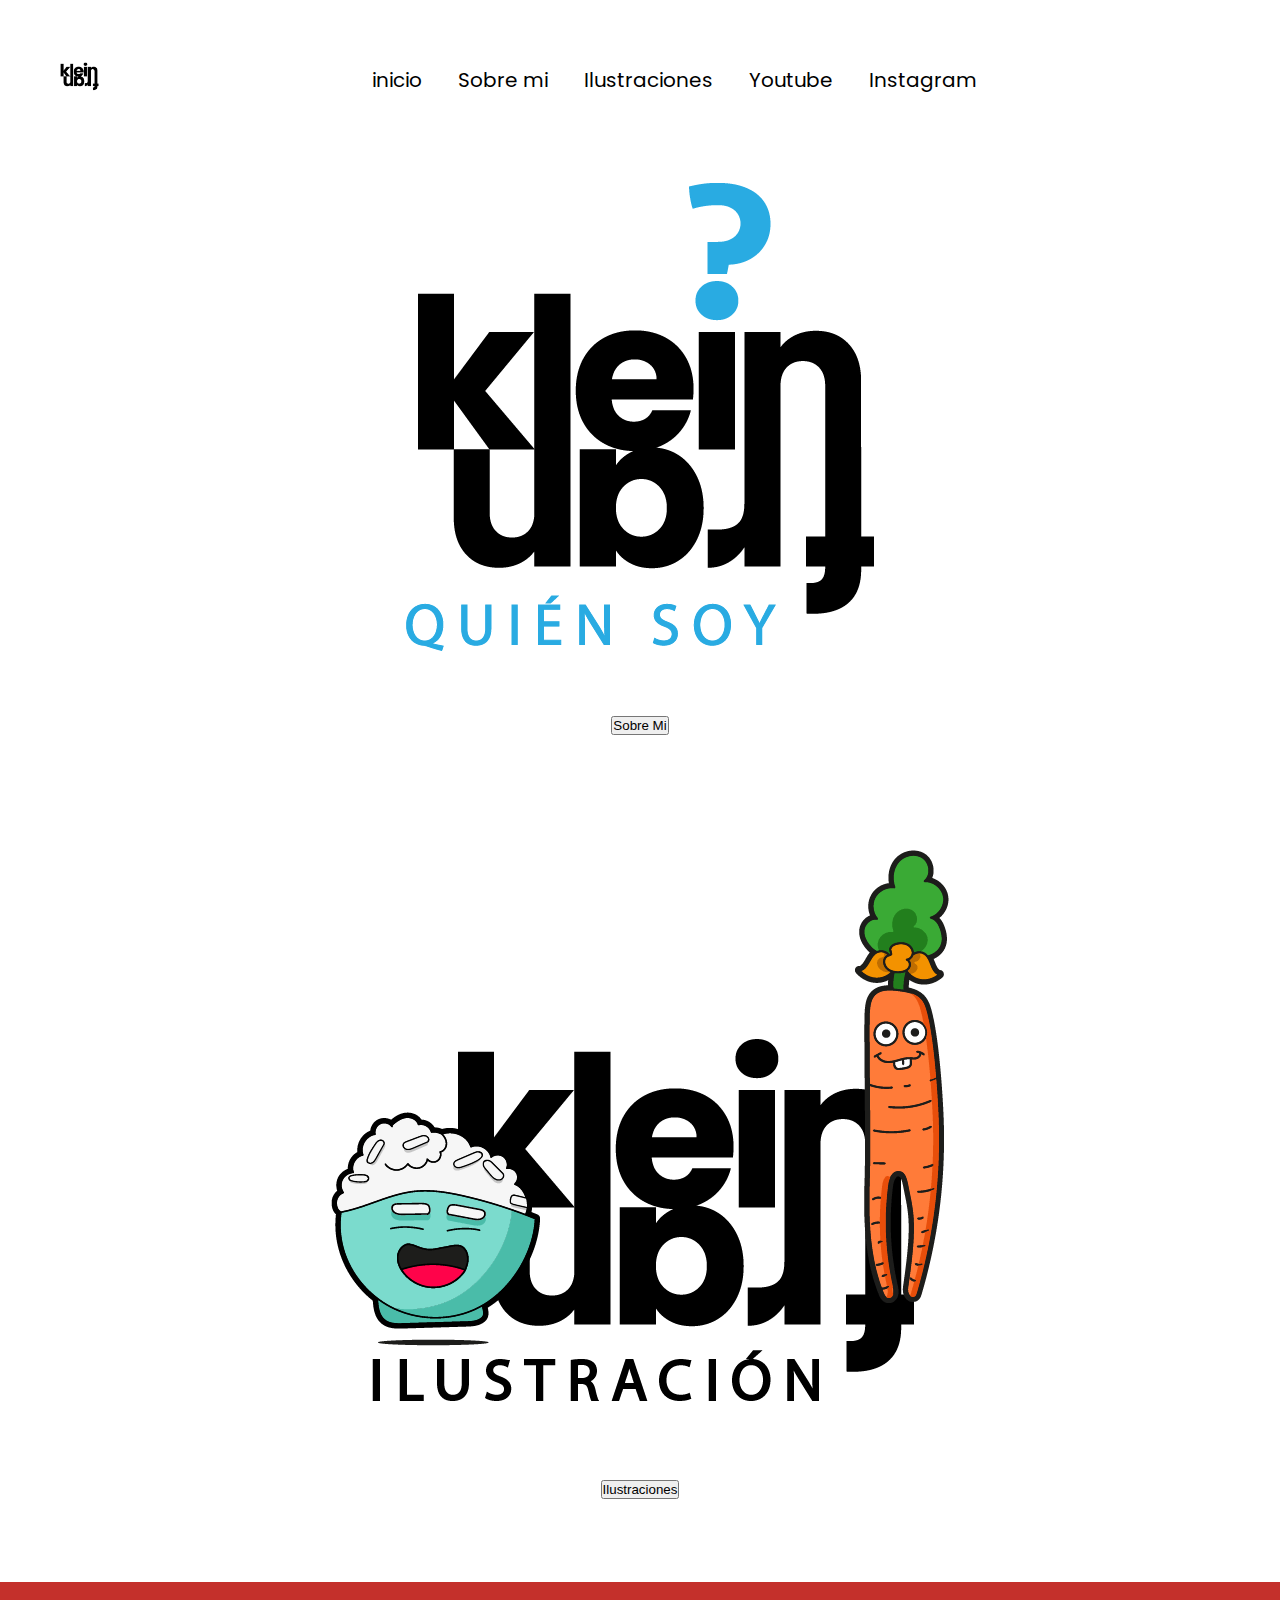
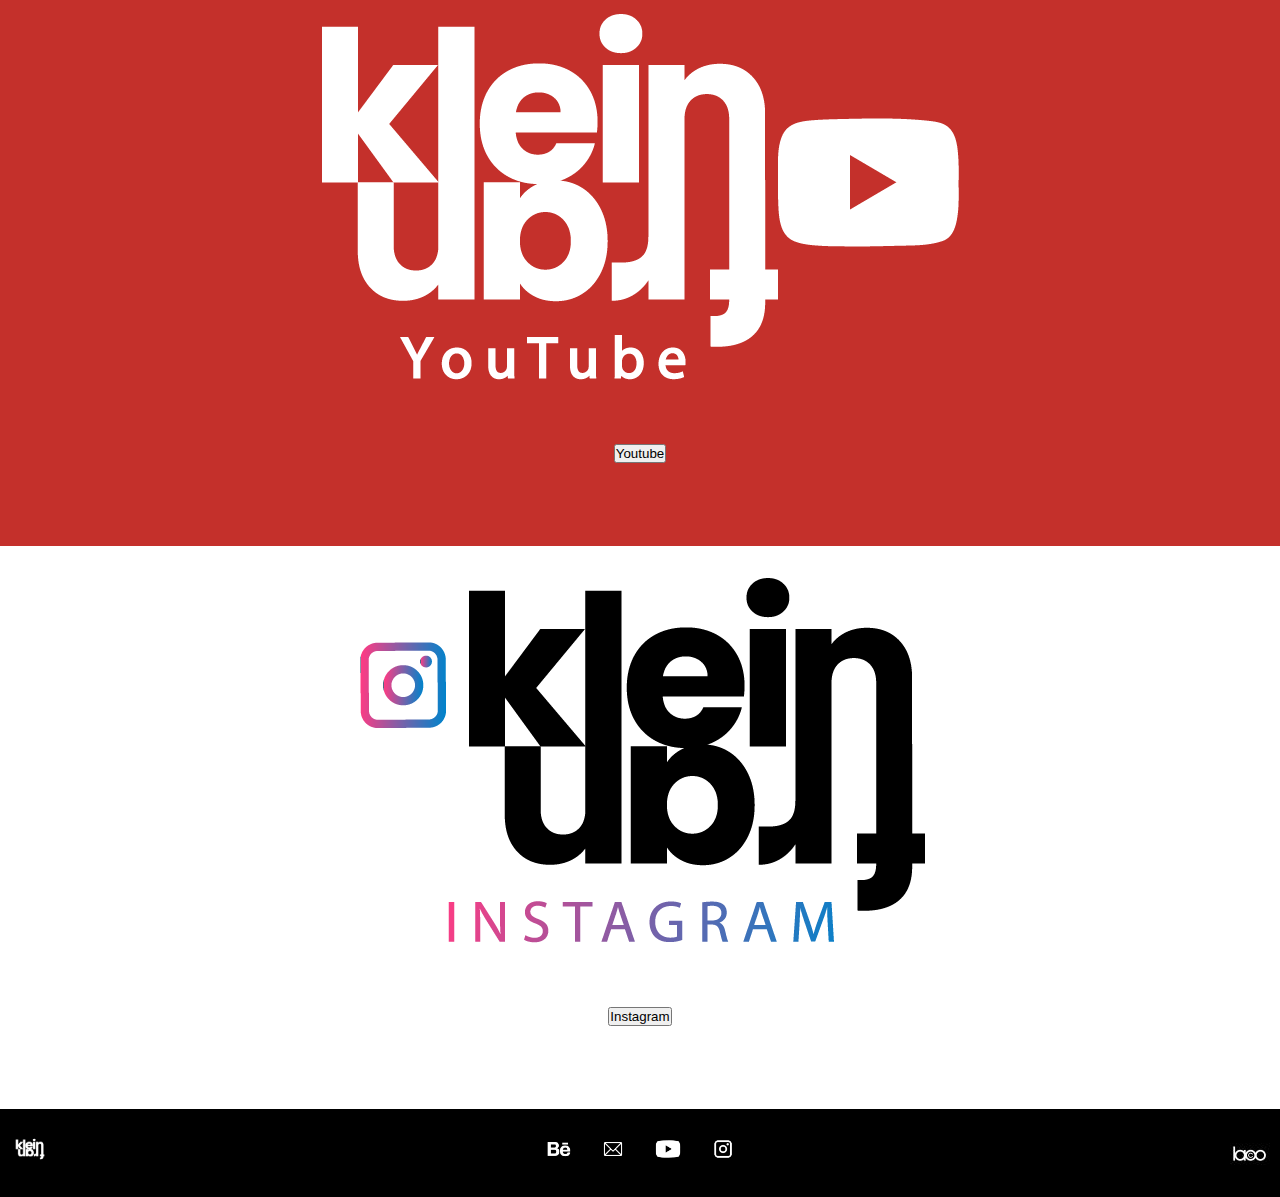
==== commit e23c9999: "aplico SASS II (Mapa/get-map/@extend/@mixin y SEO" ====
--- a/index.html
+++ b/index.html
@@ -8,6 +8,8 @@
     <meta charset="UTF-8">
     <meta http-equiv="X-UA-Compatible" content="IE=edge">
     <meta name="viewport" content="width=device-width, initial-scale=1.0">
+    <meta name="keywords" content="Diseño, Videos, Ilustraciones, River, Pesonajes, Mascotas, Fotomontaje, Flyers, Edicion, Socialmedia"> <!--Paralabras clave-->
+    <meta name="description" content="El sitio personal de Francisco Klein, diseñador e ilustrador freelance. Ingresa al mundo de kleinfran y todo su contenido a través de las distintas plataformas en las que está presente con lo mejor del diseño combinado con creatividad."> <!--Descripción precisa-->
     <title>KleinFran</title> <!-- Es el nombre de la pestaña del navegador-->
     <link rel="icon" href="./img/logopage.PNG"> <!-- Agrego un icono en la pestaña-->
     <!-- Link Bootstrap CSS -->
@@ -41,7 +43,7 @@
         </nav>
         <!-- Creo un divisor invisble-->
         <a href="#menu" class="header-menu">
-            <img class="header-menu-logo" src="./img/menu.png"></img>
+            <img class="header-menu-logo" src="./img/menu.png" alt="Logo menu mobile"></img>
         </a>
     </header>
     <main class=".container-fluid">
--- a/css/styles.css
+++ b/css/styles.css
@@ -1,5 +1,8 @@
 @charset "UTF-8";
 /*Defino una variable para la fuente principal de la pagina*/
+/*SASS II*/
+/*Defino un MAPA para estandarizar los titulos*/
+/*MIXIN*/
 @import url("https://fonts.googleapis.com/css2?family=Roboto:ital,wght@0,100;1,400;1,900&display=swap");
 /*Aplico un formato a todo el contenido del header */
 header {
@@ -69,6 +72,7 @@
   margin: 0;
   width: 100%;
   display: flex;
+  display: flex;
   flex-direction: row;
   justify-content: space-between;
   align-items: center;
@@ -149,9 +153,9 @@
 
 .intro-titulo {
   font-family: "Poppins", sans-serif;
-  font-size: 3vw;
+  font-size: 2rem;
+  font-weight: bold;
   margin-bottom: 3rem;
-  font-weight: bold;
 }
 
 .intro-imagen {
@@ -180,7 +184,7 @@
 
 .videoPropio-articulo1 iframe:hover {
   transition-duration: 0.2s;
-  transform: scale(110%);
+  transform: scale(105%);
 }
 
 .videoPropio-articulo1 div {
@@ -189,6 +193,9 @@
 
 .videoPropio-articulo1 h2 {
   font-weight: bold;
+  font-size: 2rem;
+  color: black;
+  text-align: center;
 }
 
 .videoPropio-articulo2 {
@@ -199,7 +206,7 @@
 
 .videoPropio-articulo2 iframe:hover {
   transition-duration: 0.2s;
-  transform: scale(110%);
+  transform: scale(105%);
 }
 
 .videoPropio-articulo2 div {
@@ -208,6 +215,9 @@
 
 .videoPropio-articulo2 h2 {
   font-weight: bold;
+  font-size: 2rem;
+  color: black;
+  text-align: center;
 }
 
 .videoPropio-articulo3 {
@@ -218,7 +228,7 @@
 
 .videoPropio-articulo3 iframe:hover {
   transition-duration: 0.2s;
-  transform: scale(110%);
+  transform: scale(105%);
 }
 
 .videoPropio-articulo3 div {
@@ -227,6 +237,9 @@
 
 .videoPropio-articulo3 h2 {
   font-weight: bold;
+  font-size: 2rem;
+  color: black;
+  text-align: center;
 }
 
 /* ++++ILUSTRACIONES++++*/
@@ -263,30 +276,24 @@
   text-align: center;
 }
 
-.youtube-articulo1 {
+.youtube-articulo1, .youtube-articulo2, .youtube-articulo3 {
   justify-content: center;
   text-align: center;
   margin-top: 5rem;
 }
 
-.youtube-articulo1 h4 {
-  text-align: center;
-  font-weight: bold;
-}
-
-.youtube-articulo1 p {
-  text-align: center;
-}
-
-.youtube-articulo2 {
-  justify-content: center;
-  text-align: center;
-  margin-top: 5rem;
+.youtube-articulo1 h4, .youtube-articulo2 h4, .youtube-articulo3 h4 {
+  font-weight: bold;
+  text-align: center;
+}
+
+.youtube-articulo1 p, .youtube-articulo2 p, .youtube-articulo3 p {
+  text-align: center;
 }
 
 .youtube-articulo2 h4 {
-  text-align: center;
-  font-weight: bold;
+  font-weight: bold;
+  text-align: center;
 }
 
 .youtube-articulo2 p {
@@ -294,34 +301,31 @@
 }
 
 .youtube-articulo3 {
-  justify-content: center;
-  text-align: center;
-  margin-top: 5rem;
   margin-bottom: 2rem;
 }
 
 .youtube-articulo3 h4 {
-  text-align: center;
-  font-weight: bold;
+  font-weight: bold;
+  text-align: center;
 }
 
 .youtube-articulo3 p {
   text-align: center;
 }
 
-.youtube-articulo1 iframe:hover {
+.youtube-articulo1 iframe:hover, .youtube-articulo2 iframe:hover, .youtube-articulo3 iframe:hover {
   transition-duration: 0.2s;
-  transform: scale(110%);
+  transform: scale(105%);
 }
 
 .youtube-articulo2 iframe:hover {
   transition-duration: 0.2s;
-  transform: scale(110%);
+  transform: scale(105%);
 }
 
 .youtube-articulo3 iframe:hover {
   transition-duration: 0.2s;
-  transform: scale(110%);
+  transform: scale(105%);
 }
 
 /* ++++INSTAGRAM++++*/
@@ -362,7 +366,7 @@
 }
 
 .instagram-galeria iframe:hover {
-  transform: rotate(360deg) scale(1.1);
+  transform: scale(1.15);
 }
 
 .instagram section div {
@@ -379,8 +383,6 @@
 body {
   font-family: "Poppins", sans-serif;
   font-size: 20px;
-  width: vw;
-  height: vw;
 }
 
 .rojoyoutube {
@@ -441,6 +443,9 @@
     order: 1 !important;
   }
   /*RESPONSIVE "Instagram" 768*/
+  .instagram-galeria div {
+    margin-top: 0;
+  }
   .instagram-galeria iframe:hover {
     transform: rotate(0) scale(1.1);
   }
@@ -521,10 +526,13 @@
     margin-left: 1rem;
   }
   /*RESPONSIVE "Youtube" 480*/
+  .youtube p {
+    font-size: 1rem;
+  }
   .youtube-descripcion {
     font-size: 0.8rem;
   }
-  .youtube-articulo1 iframe:hover {
+  .youtube-articulo1 iframe:hover, .youtube-articulo2 iframe:hover, .youtube-articulo3 iframe:hover {
     transform: none;
   }
   .youtube-articulo2 iframe:hover {
@@ -534,8 +542,14 @@
     transform: none;
   }
   /*RESPONSIVE "Instagram" 480*/
+  .instagram-intro-nombre {
+    font-size: 1.5rem;
+  }
   .instagram-galeria iframe:hover {
-    transform: rotate(0) scale(1.1);
+    transform: none;
+  }
+  .instagram-galeria div {
+    margin-top: 0;
   }
 }
 /*# sourceMappingURL=styles.css.map */